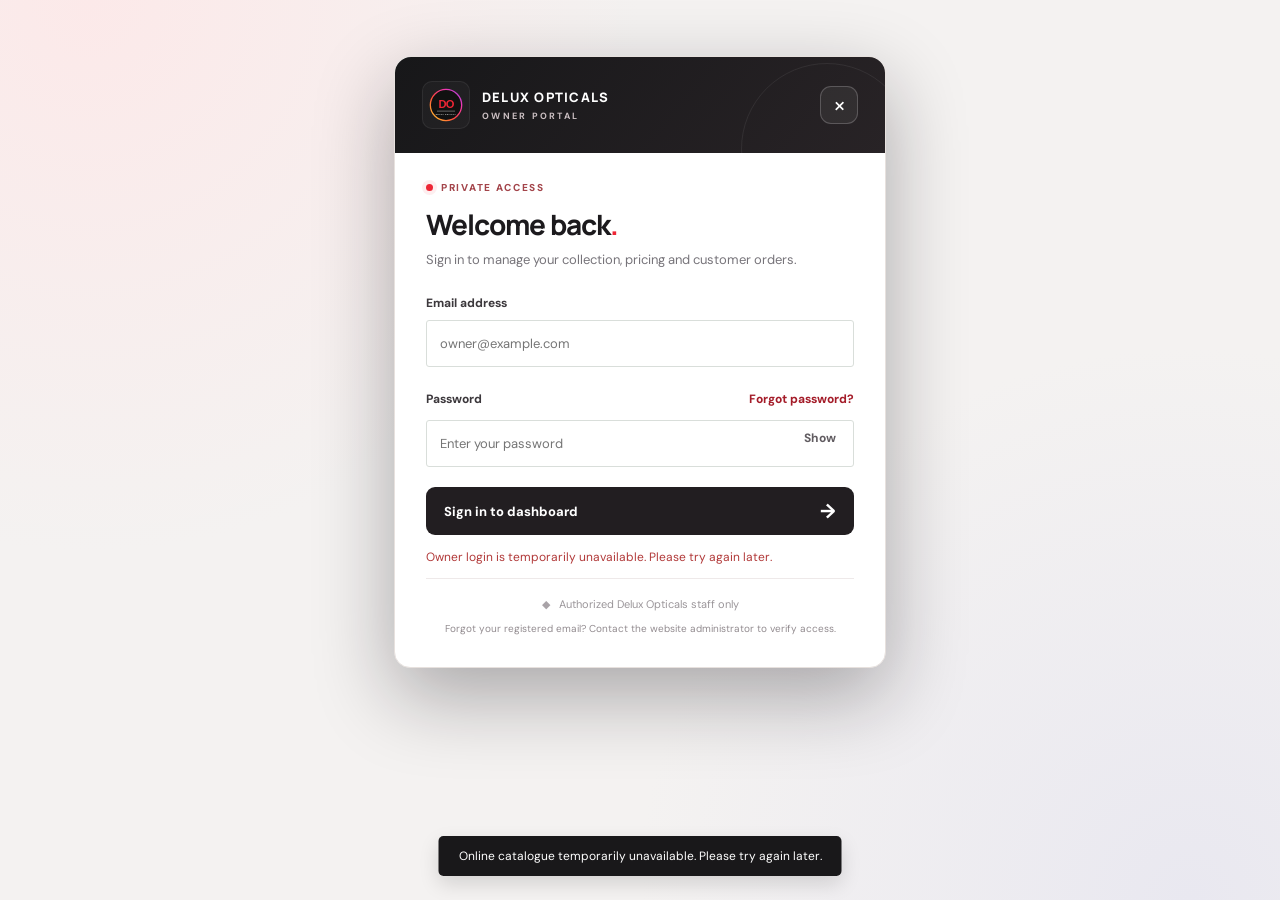
==== owner.html @ 65e01d36 "Add files via upload" ====
<!doctype html>
<html lang="en" data-page="owner">
<head>
  <meta charset="UTF-8" />
  <meta name="viewport" content="width=device-width, initial-scale=1, viewport-fit=cover" />
  <meta name="theme-color" content="#191719" />
  <meta name="robots" content="noindex,nofollow,noarchive" />
  <meta name="referrer" content="same-origin" />
  <meta name="description" content="Secure owner login for Delux Opticals management." />
  <title>Owner Portal | Delux Opticals</title>
  <link rel="icon" type="image/svg+xml" href="./favicon.svg" />
  <link rel="manifest" href="/manifest.webmanifest">
  <link rel="preconnect" href="https://fonts.googleapis.com" />
  <link rel="preconnect" href="https://fonts.gstatic.com" crossorigin />
  <link href="https://fonts.googleapis.com/css2?family=DM+Sans:wght@400;500;600;700&family=Manrope:wght@400;500;600;700;800&display=swap" rel="stylesheet" />
  <link rel="stylesheet" href="./styles.css?v=owner-20261023-xfix" />
  <style>
    /* This route is the private entry point; use the existing owner modal and admin actions without duplicating JS. */
    html { background:#f4f2f1; }
    body.owner-private-page {
      min-height:100dvh;
      margin:0;
      padding:clamp(20px,5vw,56px) 12px;
      background:radial-gradient(circle at 7% 0%,#fce9e9 0,transparent 37%),radial-gradient(circle at 93% 100%,#e9e8f0 0,transparent 37%),#f4f2f1;
      overflow-x:hidden;
    }
    body.owner-private-page.locked { overflow-x:hidden;overflow-y:auto; }
    body.owner-private-page > .announcement,
    body.owner-private-page > .site-header,
    body.owner-private-page > main,
    body.owner-private-page > footer,
    body.owner-private-page > #cartDrawer,
    body.owner-private-page > #checkoutModal,
    body.owner-private-page > #overlay,
    body.owner-private-page > #demoBanner { display:none!important; }
    body.owner-private-page #adminModal.owner-portal.admin-modal {
      position:relative;
      z-index:1;
      display:block;
      left:auto;
      top:auto;
      margin:0 auto;
      width:min(492px,100%);
      max-height:none;
      overflow:visible;
      transform:none!important;
      opacity:1!important;
      pointer-events:auto!important;
    }
    body.owner-private-page #adminModal.owner-is-dashboard {width:min(800px,100%);}
    body.owner-private-page .admin-list {max-height:none;}
    body.owner-private-page .owner-brandbar {border-radius:16px 16px 0 0;}
    /* Compact, properly centred exit icon; anchor buttons need explicit layout. */
    body.owner-private-page .owner-brandbar .owner-close {
      display:inline-flex!important;
      align-items:center!important;
      justify-content:center!important;
      flex:0 0 38px!important;
      width:38px!important;
      height:38px!important;
      min-width:38px!important;
      min-height:38px!important;
      padding:0!important;
      margin:0!important;
      border:1px solid rgba(255,255,255,.2)!important;
      border-radius:11px!important;
      background:rgba(255,255,255,.06)!important;
      color:#fff!important;
      text-decoration:none!important;
      font:400 24px/1 'DM Sans',sans-serif!important;
      box-sizing:border-box!important;
      -webkit-tap-highlight-color:transparent;
    }
    body.owner-private-page .owner-brandbar .owner-close:hover,
    body.owner-private-page .owner-brandbar .owner-close:focus-visible {
      background:rgba(255,255,255,.17)!important;
    }
    @media(max-width:520px){
      body.owner-private-page {padding:16px 10px 34px;}
      body.owner-private-page #adminModal.owner-portal.admin-modal {width:100%;}
    }
  </style>
  <script>window.DELUXE_CONFIG=window.DELUXE_CONFIG||{businessName:'Delux Opticals',whatsappNumber:'918985158331',shopPhone:'8985158331',shopAddress:'Opp. Old Bus Stand, Mangalagiri, Andhra Pradesh',googleMapsUrl:'https://maps.app.goo.gl/SQcJQousegjwvYD16',supabaseUrl:'https://altqmirpnyrihuaiada.supabase.co',supabaseAnonKey:'sb_publishable_QfB34FVfLrLioxzQpnw5Aw_lxrrhRJR'};</script>
  <script src="./config.js"></script>
  <script src="./app.js" defer></script>
</head>
<body class="owner-private-page">
  <div class="announcement"><span class="ann-dot"></span> PREMIUM EYEWEAR &amp; EYE TESTING <span class="ann-break">/</span> MANGALAGIRI</div>
  <header class="site-header" id="top">
    <a class="brand" href="#top" aria-label="Delux Opticals home">
      <span class="brand-mark"><img src="./delux-do-logo.svg" alt="" aria-hidden="true"/></span>
      <span class="brand-text"><strong>DELUX</strong><small>OPTICAL</small></span>
    </a>
    <nav class="desktop-nav" aria-label="Main navigation"><a href="#collection">Collections</a><a href="#how-it-works">How it works</a><a href="#visit">Visit us</a></nav>
    <div class="header-actions"><button id="installTop" class="subtle-cta" type="button" hidden>Get the app <span>↗</span></button><button id="cartTop" class="cart-trigger" type="button" aria-label="Open shopping bag"><svg viewBox="0 0 24 24" fill="none" stroke="currentColor" stroke-width="1.75"><path d="M5 8h14l-1 12H6L5 8Z"/><path d="M9 9V6a3 3 0 0 1 6 0v3"/></svg><span id="cartCount" class="cart-count">0</span></button></div>
  </header>

  <main>
    <section class="hero" aria-labelledby="heroHeading">
      <div class="hero-copy"><div class="eyebrow pale"><span class="rule"></span> A FRESH PERSPECTIVE</div><h1 id="heroHeading">See better.<br/><em>Look sharper.</em></h1><p>Discover premium IDEE, Ray-Ban, Fastrack and FILA eyewear, with eye testing and personal help from your local optical team.</p><div class="hero-buttons"><a class="button button-light" href="#collection">Explore collection <span>↗</span></a><a class="button button-ghost" href="#how-it-works">How to order <span>↓</span></a></div><div class="hero-note"><span class="tiny-symbol">✳</span> FRAMES FOR EVERY FACE, EVERY DAY</div></div>
      <div class="hero-art"><div class="hero-oval"></div><div class="hero-circle-label">YOUR<br>EVERYDAY<br>LOOK <span>↗</span></div><img src="./hero-frames.svg" alt="Illustration of premium optical frames"/><div class="hero-index"><span>01</span> / 03 &nbsp; CURATED EYEWEAR</div></div>
    </section>

    <div class="benefits-strip"><span><b>01</b> Premium &amp; luxury frames</span><i></i><span><b>02</b> Eye testing available</span><i></i><span><b>03</b> Shop pickup in Mangalagiri</span></div><div class="brand-strip" aria-label="Available eyewear brands"><span>FEATURED BRANDS</span><strong>IDEE</strong><i></i><strong>Ray-Ban</strong><i></i><strong>Fastrack</strong><i></i><strong>FILA</strong></div>

    <section class="section collection-section" id="collection">
      <div class="section-heading"><div><div class="eyebrow"><span class="rule"></span> FIND YOUR FRAME</div><h2>The collection<span class="accent-period">.</span></h2><p>Explore everyday essentials and statement styles.</p></div><div class="product-count" id="productCount">Collection preview</div></div>
      <div class="controls-bar"><div class="filter-bar" id="filters" role="group" aria-label="Filter products"><button class="filter active" data-category="All" type="button">All frames</button><button class="filter" data-category="Men" type="button">Men</button><button class="filter" data-category="Women" type="button">Women</button><button class="filter" data-category="Sunglasses" type="button">Sunglasses</button><button class="filter" data-category="Kids" type="button">Kids</button></div><label class="search-box"><svg viewBox="0 0 24 24" fill="none" stroke="currentColor" stroke-width="2"><circle cx="11" cy="11" r="7"/><path d="m16.5 16.5 4 4"/></svg><input type="search" id="productSearch" placeholder="Search frames" aria-label="Search frames" /></label></div>
      <div class="products-grid" id="productsGrid" aria-live="polite"></div>
      <div id="emptyProducts" class="empty" hidden>No frames found. Try another search.</div>
      <div id="previewNotice" class="preview-notice" hidden>Our online catalogue is temporarily unavailable. Please call or WhatsApp the shop.</div>
    </section>

    <section class="editorial"><div class="editorial-art"><img src="./feature-frames.svg" alt="Stylish eyeglasses illustration"/><span class="editorial-label">THE DETAILS MATTER.</span></div><div class="editorial-copy"><div class="eyebrow"><span class="rule"></span> MORE THAN JUST FRAMES</div><h2>Find your<br/><em>perfect fit.</em></h2><p>Explore IDEE, Ray-Ban, Fastrack and FILA frames. Visit us for eye testing or help choosing the right frame and lenses.</p><a href="#visit" class="text-link">Speak to our team <span>↗</span></a></div></section>

    <section class="section how-section" id="how-it-works"><div class="section-heading"><div><div class="eyebrow"><span class="rule"></span> SIMPLE, FROM START TO FINISH</div><h2>Ordering made easy<span class="accent-period">.</span></h2></div></div><div class="steps"><article><span class="step-no">01 <span>↗</span></span><h3>Choose your style</h3><p>Browse frames, check prices and add your favourites to the bag.</p></article><article><span class="step-no">02 <span>↗</span></span><h3>Send your request</h3><p>Enter your details and select shop pickup or request delivery.</p></article><article><span class="step-no">03 <span>↗</span></span><h3>We confirm the details</h3><p>Our team confirms availability, lens requirements and the final price with you.</p></article></div></section>

    <section class="visit-section" id="visit"><div class="visit-inner"><div><div class="eyebrow pale"><span class="rule"></span> VISIT DELUX OPTICAL</div><h2>Closer than<br/>you think<span>.</span></h2><p>Explore online. Choose locally. We’re here to help you find the right pair.</p><div class="visit-location">⌾ <span id="shopLocation">Opp. Old Bus Stand, Mangalagiri, Andhra Pradesh</span></div><a class="visit-phone" id="phoneLink" href="tel:8985158331">Call us: <span id="shopPhone">8985158331</span></a><div class="visit-actions"><a href="https://maps.app.goo.gl/SQcJQousegjwvYD16" id="mapsLink" class="button button-light" target="_blank" rel="noopener noreferrer">Get directions ↗</a><button id="whatsappVisit" class="button button-outline-light" type="button">Chat on WhatsApp ↗</button></div></div><div class="visit-decor"><div class="visit-monogram">D<span>.</span></div><span>LOOK GOOD. FEEL GOOD.</span></div></div></section>
  </main>

  <footer><div class="footer-brand"><strong>DELUX OPTICAL</strong><p>Contemporary frames. A clearer perspective.</p></div><div class="footer-right"><p>Opp. Old Bus Stand, Mangalagiri.</p><a href="https://www.instagram.com/delux.opticals_/" target="_blank" rel="noopener noreferrer">Instagram ↗</a><a href="#top">Back to top ↑</a><a href="/privacy.html">Privacy Policy</a><button id="adminOpen" type="button" hidden aria-hidden="true" tabindex="-1"></button></div><div class="footer-bottom">© <span id="year"></span> Delux Opticals <span>Crafted for your everyday vision.</span></div></footer>

  <div id="overlay" class="overlay" hidden></div>

  <aside id="cartDrawer" class="drawer" role="dialog" aria-modal="true" aria-label="Shopping bag" aria-hidden="true">
    <div class="drawer-head"><div><div class="eyebrow">YOUR SELECTION</div><h2>Shopping bag <span id="drawerCount">(0)</span></h2></div><button class="icon-button close-panels" type="button" aria-label="Close bag">×</button></div>
    <div class="drawer-items" id="drawerItems"></div><div class="drawer-footer"><div class="cart-subtotal"><span>Frames subtotal</span><strong id="subtotal">₹0</strong></div><p>Lens pricing and delivery, if applicable, will be confirmed by the shop.</p><button id="checkoutBtn" class="button button-dark full" type="button">Continue to checkout <span>→</span></button><button id="whatsappCart" class="button button-neutral full" type="button">Order via WhatsApp ↗</button></div>
  </aside>

  <section id="checkoutModal" class="modal" role="dialog" aria-modal="true" aria-labelledby="checkoutTitle" aria-hidden="true"><button class="icon-button close-panels modal-close" type="button" aria-label="Close checkout">×</button><div class="eyebrow">JUST ONE MORE STEP</div><h2 id="checkoutTitle">Your order request<span class="accent-period">.</span></h2><p class="form-hint">No account needed. The shop will confirm availability, lens details and the final payable amount.</p><form id="checkoutForm"><label>Your name <input type="text" name="name" placeholder="Full name" minlength="2" maxlength="80" autocomplete="name" required/></label><label>Mobile number <input type="tel" name="phone" placeholder="10-digit mobile number" inputmode="numeric" pattern="[6-9][0-9]{9}" maxlength="10" required/></label><div class="form-field"><span>How would you like to receive it?</span><div class="choice-row"><label><input type="radio" name="fulfilment" value="pickup" checked/> Shop pickup</label><label><input type="radio" name="fulfilment" value="delivery"/> Delivery request</label></div></div><label id="addressField" hidden>Delivery address <textarea name="address" placeholder="Door no., street, area and PIN code" maxlength="300" rows="3"></textarea></label><label>Message (optional) <textarea name="note" placeholder="Preferred time or any question (lens power can be discussed directly)" maxlength="300" rows="2"></textarea></label><div class="checkout-total">Frames subtotal <strong id="checkoutSubtotal">₹0</strong></div><button id="placeOrderBtn" class="button button-dark full" type="submit">Place order request →</button><p class="privacy-caption">Your details are used to handle your order request. No online payment is collected. See our <a href="/privacy.html" target="_blank" rel="noopener noreferrer">Privacy Policy</a>.</p></form><div id="orderResult" class="order-result" hidden></div></section>

  <section id="adminModal" class="admin-modal owner-portal" role="main" aria-label="Delux Opticals owner portal">
  <div class="owner-brandbar">
    <div class="owner-brand-lockup">
      <img src="./delux-do-logo.svg" alt="Delux Opticals monogram" width="44" height="44" />
      <div><strong>DELUX OPTICALS</strong><span>OWNER PORTAL</span></div>
    </div>
    <a class="owner-close" href="/" aria-label="Close owner portal and return to shop" title="Back to shop">&times;</a>
  </div>
  <div class="owner-content">
    <div id="adminLogin">
      <div class="owner-kicker"><span class="owner-status-dot" aria-hidden="true"></span> PRIVATE ACCESS</div>
      <h2 class="owner-heading">Welcome back<span>.</span></h2>
      <p class="owner-description">Sign in to manage your collection, pricing and customer orders.</p>
      <form id="adminLoginForm" class="owner-auth-form">
        <label for="ownerEmail">Email address</label>
        <input id="ownerEmail" name="email" type="email" autocomplete="username" inputmode="email" required placeholder="owner@example.com" maxlength="254" />
        <div class="owner-password-label"><label for="ownerPassword">Password</label><button id="ownerForgotLink" type="button" class="owner-text-action">Forgot password?</button></div>
        <div class="owner-password-field"><input id="ownerPassword" name="password" type="password" autocomplete="current-password" required placeholder="Enter your password" /><button id="ownerTogglePassword" class="owner-password-toggle" type="button" aria-label="Show password" aria-pressed="false">Show</button></div>
        <button class="owner-submit" type="submit">Sign in to dashboard <span aria-hidden="true">→</span></button>
      </form>
      <p id="adminLoginMessage" class="owner-feedback" role="status" aria-live="polite"></p>
      <div class="owner-footnote"><span aria-hidden="true">◆</span> Authorized Delux Opticals staff only</div>
      <p class="owner-email-help">Forgot your registered email? Contact the website administrator to verify access.</p>
    </div>
    <div id="adminForgot" hidden>
      <div class="owner-kicker"><span class="owner-status-dot" aria-hidden="true"></span> ACCOUNT RECOVERY</div>
      <h2 class="owner-heading">Reset password<span>.</span></h2>
      <p class="owner-description">Enter your registered owner email. If eligible, you'll receive a secure link to create a new password.</p>
      <form id="adminForgotForm" class="owner-auth-form">
        <label for="ownerRecoveryEmail">Registered email</label>
        <input id="ownerRecoveryEmail" name="email" type="email" autocomplete="email" inputmode="email" required placeholder="owner@example.com" maxlength="254" />
        <button class="owner-submit" type="submit">Send reset link <span aria-hidden="true">→</span></button>
      </form>
      <p id="adminForgotMessage" class="owner-feedback" role="status" aria-live="polite"></p>
      <button id="ownerBackToLogin" class="owner-back-link" type="button">← Back to sign in</button>
    </div>
<div id="adminDashboard" hidden><div class="admin-toolbar"><div class="admin-tabs"><button class="active" data-admin-tab="products" type="button">Products</button><button data-admin-tab="orders" type="button">Orders</button></div><button id="adminLogout" class="logout-button" type="button">Sign out</button></div><div id="adminProductsTab"><div class="admin-title-row"><strong>Manage frames</strong><button class="small-primary" id="addProductToggle" type="button">+ Add product</button></div><form id="productForm" class="product-form" hidden><input type="hidden" name="id"/><div class="form-grid"><label>Frame name <input name="name" required maxlength="90" placeholder="Classic Black"/></label><label>Category <select name="category"><option>Men</option><option>Women</option><option>Sunglasses</option><option>Kids</option></select></label><label>Price ₹ <input name="price" type="number" required min="1" max="200000" step="1"/></label><label>MRP (optional) ₹ <input name="compare_at" type="number" min="0" max="200000" step="1"/></label></div><label>Short description <textarea name="description" rows="2" maxlength="300"></textarea></label><label>Photo (JPG / PNG / WEBP, up to 2 MB) <input id="photoInput" name="photo" type="file" accept="image/jpeg,image/png,image/webp"/></label><div class="form-grid"><label class="checkline"><input name="active" type="checkbox" checked/> Visible in catalogue</label><label class="checkline"><input name="in_stock" type="checkbox" checked/> In stock</label><label class="checkline"><input name="featured" type="checkbox"/> Featured</label></div><div class="form-actions"><button class="small-primary" type="submit">Save product</button><button id="cancelProduct" class="small-secondary" type="button">Cancel</button></div></form><div id="adminProductsList" class="admin-list"></div></div><div id="adminOrdersTab" hidden><div class="admin-title-row"><strong>Customer order requests</strong><button id="refreshOrders" type="button" class="small-secondary">Refresh</button></div><div id="adminOrdersList" class="admin-list"></div></div></div>
  </div>
</section>

  <div id="toast" class="toast" role="status" aria-live="polite"></div>
  <div id="demoBanner" class="demo-banner" hidden>Online catalogue is temporarily unavailable. For current frames, please call or WhatsApp the shop.</div>
  <script>
    // app.js registers owner events before DOMContentLoaded because it is deferred.
    document.addEventListener('DOMContentLoaded', function () {
      const openButton = document.getElementById('adminOpen');
      if (openButton) openButton.click();
    });
  </script>
</body>
</html>
---- styles.css ----
:root{--navy:#171719;--navy2:#252326;--cream:#faf9f7;--white:#fff;--ink:#252326;--muted:#777174;--gold:#ed2635;--line:#ece6e7;--brand-red:#ed2635;--brand-gradient:linear-gradient(110deg,#ffd32a 0%,#ff453d 42%,#ef38b5 75%,#8a45e8 100%);--font:'DM Sans',sans-serif;--display:'Manrope',sans-serif}*{box-sizing:border-box}html{scroll-behavior:smooth}body{margin:0;background:var(--cream);color:var(--ink);font-family:var(--font);-webkit-font-smoothing:antialiased}body.locked{overflow:hidden}button,input,textarea,select{font:inherit}button{cursor:pointer}a{color:inherit;text-decoration:none}button:disabled{opacity:.5;cursor:not-allowed}img{display:block;max-width:100%}[hidden]{display:none!important}*:focus-visible{outline:2px solid #ed2635;outline-offset:3px}.announcement{height:31px;display:flex;align-items:center;justify-content:center;gap:11px;background:#151517;color:#e7e9ea;font:600 9px var(--display);letter-spacing:2.3px}.ann-dot{width:5px;height:5px;border-radius:50%;background:var(--gold)}.ann-break{color:var(--gold)}.site-header{z-index:30;position:relative;display:flex;justify-content:space-between;align-items:center;min-height:89px;padding:0 clamp(18px,5.9vw,92px);background:#faf9f6}.brand{display:flex;gap:12px;align-items:center}.brand-mark{width:44px;height:44px;display:block;overflow:hidden;border-radius:50%;box-shadow:0 2px 8px #0002}.brand-mark img{width:100%;height:100%;object-fit:cover}.brand-text{display:flex;flex-direction:column;font-family:var(--display);line-height:1.09;letter-spacing:2.2px}.brand-text strong{font-size:17px;font-weight:800}.brand-text small{margin-top:4px;font-size:9px;font-weight:700;letter-spacing:5px}.desktop-nav{display:flex;gap:38px;align-items:center;font-size:12px;font-weight:600;color:#4c484b}.desktop-nav a:hover{color:#ed2635}.header-actions{display:flex;align-items:center;gap:19px}.subtle-cta{padding:8px 0;border:0;border-bottom:1px solid #87959f;background:transparent;font-size:12px;font-weight:700;color:var(--navy)}.subtle-cta span{margin-left:14px}.cart-trigger{position:relative;display:grid;place-items:center;background:transparent;border:none;width:44px;height:44px}.cart-trigger svg{height:24px;width:24px}.cart-count{position:absolute;right:0;top:0;display:grid;place-items:center;border-radius:50%;height:17px;min-width:17px;padding:0 3px;background:var(--gold);font-size:9px;color:#fff;font-weight:800}.hero{display:grid;grid-template-columns:1fr 1.02fr;min-height:610px;background:var(--navy);color:white;overflow:hidden}.hero-copy{display:flex;flex-direction:column;align-items:flex-start;justify-content:center;padding:75px 38px 52px clamp(25px,8.5vw,132px)}.eyebrow{display:flex;align-items:center;gap:12px;color:#ed2635;font:800 10px var(--display);letter-spacing:2.2px}.eyebrow.pale{color:#f5b4bb}.rule{width:28px;height:1px;background:currentColor}.hero h1{margin:26px 0 23px;font:700 clamp(43px,4.7vw,75px)/1.17 var(--display);letter-spacing:-3.9px}.hero h1 em,.editorial-copy h2 em{font-style:normal;color:#ed2635}.hero p{max-width:420px;font-size:14px;line-height:1.95;color:#bac4cd}.hero-buttons{display:flex;align-items:center;gap:12px;flex-wrap:wrap;margin-top:29px}.button{display:inline-flex;align-items:center;justify-content:center;gap:20px;border:1px solid transparent;min-height:48px;padding:0 19px;border-radius:2px;font-size:12px;font-weight:700;transition:transform .2s,background .2s}.button:hover{transform:translateY(-2px)}.button-light{background:#f8f7f3;color:var(--navy)}.button-ghost{background:transparent;color:#fff;border-color:#726b6f}.button-dark{background:var(--navy);color:white}.button-neutral{background:#edf0f1;color:var(--navy)}.button-outline-light{color:white;border-color:#85929d;background:transparent}.hero-note{margin-top:78px;display:flex;gap:12px;align-items:center;font:700 9px var(--display);letter-spacing:1.6px;color:#bdc4c9}.tiny-symbol{font-size:18px;color:#ed2635}.hero-art{position:relative;display:flex;align-items:center;justify-content:center;min-height:610px;background:linear-gradient(138deg,#d7d3c9 0%,#c1c6c2 67%,#b5bdb9 100%);overflow:hidden}.hero-oval{position:absolute;inset:10% 10%;border:1px solid rgba(255,255,255,.3);border-radius:50%}.hero-art>img{position:relative;width:min(92%,710px);filter:drop-shadow(4px 24px 24px rgba(15,32,45,.12));transform:rotate(-8deg);z-index:1}.hero-circle-label{position:absolute;z-index:2;top:12%;right:10%;width:100px;height:100px;border:1px solid rgba(44,63,71,.35);border-radius:100%;display:flex;justify-content:center;flex-direction:column;padding-left:24px;font:800 10px/1.65 var(--display);letter-spacing:1px;color:#364854}.hero-circle-label span{color:#ed2635;font-size:20px}.hero-index{position:absolute;bottom:30px;right:8%;font:700 9px var(--display);letter-spacing:1.6px;color:#495b67}.hero-index span{font-size:13px}.brand-strip{display:flex;justify-content:center;align-items:center;gap:clamp(15px,3vw,40px);flex-wrap:wrap;padding:18px 20px;background:#faf9f6;border-bottom:1px solid #e9e8e3;color:#252326}.brand-strip span{font-size:9px;font-weight:700;letter-spacing:1.8px;color:#818a91}.brand-strip strong{font:700 14px var(--display);letter-spacing:.2px}.brand-strip i{width:1px;height:15px;background:#dedbd5}.visit-phone{display:inline-block;margin-top:12px;color:#f0e8de;font-size:13px}.visit-phone:hover{text-decoration:underline}.benefits-strip{display:flex;justify-content:space-around;gap:15px;align-items:center;padding:27px max(5vw,20px);background:#efede8;border-bottom:1px solid #e8e4dc;color:#393438;font-size:12px;font-weight:600}.benefits-strip span{white-space:nowrap}.benefits-strip b{color:#ed2635;font-size:10px;margin-right:14px}.benefits-strip i{width:1px;height:20px;background:#d1cbc3}.section{max-width:1400px;margin:0 auto;padding:112px clamp(21px,6vw,90px)}.section-heading{display:flex;justify-content:space-between;align-items:flex-end;gap:20px;margin-bottom:42px}.section-heading h2,.editorial-copy h2,.how-section h2{font:750 clamp(34px,3.6vw,52px)/1.2 var(--display);letter-spacing:-2.3px;margin:15px 0 8px;color:var(--navy)}.accent-period{color:#c8a77d}.section-heading p{font-size:13px;color:var(--muted);margin-top:12px}.product-count{font-size:11px;color:#87929b;font-weight:600}.controls-bar{display:flex;justify-content:space-between;align-items:center;gap:25px;margin-bottom:30px}.filter-bar{display:flex;gap:6px;flex-wrap:wrap}.filter{border:1px solid transparent;border-radius:3px;background:transparent;color:#61595e;padding:10px 15px;font-size:12px;font-weight:600;white-space:nowrap}.filter:hover,.filter.active{background:#ed2635;color:white}.search-box{display:flex;align-items:center;border-bottom:1px solid #cfd3d2;gap:9px;min-width:180px;max-width:250px}.search-box svg{width:15px;height:15px;color:#7b8a92}.search-box input{outline:none;border:0;background:transparent;padding:10px 1px;width:100%;font-size:12px}.products-grid{display:grid;grid-template-columns:repeat(4,minmax(0,1fr));gap:31px 19px}.product-card{min-width:0}.product-media{position:relative;display:flex;align-items:center;justify-content:center;aspect-ratio:1/1;background:linear-gradient(155deg,#ece9e3,#e5e3db);overflow:hidden;border-radius:2px}.product-card:nth-child(4n + 2) .product-media{background:linear-gradient(155deg,#e8e7e0,#dedfd9)}.product-card:nth-child(4n + 3) .product-media{background:linear-gradient(155deg,#f0e9e3,#e7e4df)}.product-card:nth-child(4n + 4) .product-media{background:linear-gradient(155deg,#e3e7e6,#e7e8e4)}.product-media img{width:84%;height:84%;object-fit:contain;transition:transform .25s}.product-media:hover img{transform:scale(1.06)}.product-badge{position:absolute;left:13px;top:13px;font:750 9px var(--display);letter-spacing:.8px;color:#373337;background:#fafaf7;padding:7px 9px}.card-add{position:absolute;right:12px;bottom:12px;background:#fff;width:36px;height:36px;display:grid;place-items:center;border:0;font-size:22px;box-shadow:0 2px 15px #15151712;transition:background .2s}.card-add:hover{background:#f7d7da}.product-details{padding:14px 0}.product-category{font:700 9px var(--display);letter-spacing:1.1px;text-transform:uppercase;color:#ed2635}.product-details h3{font:700 13px var(--display);margin:7px 0 9px;color:var(--navy)}.price-line{display:flex;align-items:center;gap:10px}.product-price{font-size:13px;font-weight:800}.compare-at{font-size:11px;text-decoration:line-through;color:#9ca3a8}.preview-notice{margin-top:27px;font-size:11px;color:#869097;line-height:1.8}.preview-notice span{color:#87545a;font-size:10px;font-weight:700;letter-spacing:1px;margin-right:9px}.empty{text-align:center;padding:70px 0;color:#777174}.editorial{display:grid;grid-template-columns:1fr 1fr;background:#e8e7e1;min-height:450px}.editorial-art{display:flex;position:relative;justify-content:center;align-items:center;background:#e1ddd2;overflow:hidden}.editorial-art img{max-width:78%;max-height:380px;filter:drop-shadow(3px 20px 15px #303f4930)}.editorial-label{position:absolute;bottom:30px;left:8%;font-size:9px;font-weight:700;letter-spacing:2px;color:#53606a}.editorial-copy{display:flex;flex-direction:column;justify-content:center;align-items:flex-start;padding:50px clamp(26px,7vw,110px)}.editorial-copy h2{font-size:clamp(40px,4.5vw,65px);line-height:1.15;margin-top:23px}.editorial-copy h2 em{color:#ed2635}.editorial-copy p{font-size:14px;max-width:350px;line-height:1.9;color:#687782}.text-link{margin-top:22px;padding-bottom:10px;border-bottom:1px solid #576575;font-size:12px;font-weight:800}.text-link span{margin-left:20px}.how-section{padding-bottom:115px}.steps{display:grid;grid-template-columns:repeat(3,1fr);gap:44px}.steps article{border-top:1px solid #bfc5c5;padding-top:15px}.step-no{display:flex;justify-content:space-between;font:700 12px var(--display);color:#ed2635}.step-no span{font-size:20px}.steps h3{margin-top:35px;font:750 18px var(--display)}.steps p{font-size:13px;line-height:1.9;color:#74808a;max-width:300px}.visit-section{background:var(--navy);color:#fff}.visit-inner{max-width:1400px;margin:0 auto;display:flex;justify-content:space-between;align-items:center;padding:100px clamp(21px,6vw,90px);gap:25px}.visit-inner h2{font:750 clamp(43px,4vw,66px)/1.16 var(--display);letter-spacing:-2px;margin:22px 0}.visit-inner h2 span{color:#ed2635}.visit-inner p{color:#bac5ca;font-size:14px;line-height:1.8;max-width:370px}.visit-location{display:flex;gap:11px;align-items:center;margin-top:27px;color:#f0e8de;font-size:13px}.visit-location:first-letter{color:#ed2635}.visit-actions{display:flex;gap:10px;margin-top:31px;flex-wrap:wrap}.visit-decor{width:39%;display:flex;flex-direction:column;align-items:center}.visit-monogram{font:800 clamp(130px,17vw,240px)/1 var(--display);letter-spacing:-20px;color:#242225}.visit-monogram span{color:#ed2635}.visit-decor>span{font-size:10px;letter-spacing:2.4px;color:#8c9daa}footer{background:#121214;color:#e5ebef;padding:50px clamp(20px,6vw,90px) 22px;display:flex;justify-content:space-between;flex-wrap:wrap}.footer-brand strong{font:800 19px var(--display);letter-spacing:2px}.footer-brand p{font-size:12px;color:#91a3ae}.footer-right{display:flex;gap:22px;align-items:flex-start;font-size:12px;color:#b5c3ca}.footer-right p{margin:0}.footer-right a,.footer-right button{color:#d0d9de}.footer-right button{border:0;background:transparent;padding:0;font-size:12px}.footer-bottom{width:100%;border-top:1px solid #393438;margin-top:53px;padding-top:20px;display:flex;justify-content:space-between;font-size:10px;color:#8e9ca7}.overlay{position:fixed;inset:0;z-index:100;background:rgba(14,29,40,.57);backdrop-filter:blur(2px)}.drawer{position:fixed;right:0;top:0;height:100dvh;width:min(460px,100vw);background:#fcfbf8;z-index:110;transform:translateX(103%);transition:transform .27s ease;display:flex;flex-direction:column;box-shadow:-10px 0 35px #0002}.drawer.open{transform:translateX(0)}.drawer-head{display:flex;align-items:flex-start;justify-content:space-between;padding:31px 30px 25px;border-bottom:1px solid var(--line)}.drawer-head h2{margin:8px 0 0;font:750 23px var(--display)}.drawer-head h2 span{color:#98a0a4;font-size:16px}.icon-button{border:0;background:#f0efe9;display:grid;place-items:center;font:400 26px Arial;width:36px;height:36px;border-radius:50%;color:#373337}.drawer-items{padding:20px 27px;flex:1;overflow-y:auto}.cart-row{display:flex;gap:15px;padding:18px 0;border-bottom:1px solid var(--line)}.cart-row img{width:86px;height:86px;object-fit:contain;background:#eae6de}.cart-row-info{flex:1;min-width:0}.cart-row-info strong{font:700 13px var(--display)}.cart-row-info>span{display:block;margin:5px 0;color:#8a7779;font-size:12px}.qty-controls{display:flex;align-items:center;gap:11px;margin-top:14px;font-size:12px}.qty-controls button{width:25px;height:25px;border:1px solid #ccd0cf;background:transparent}.qty-controls .remove{border:0;width:auto;text-decoration:underline;font-size:10px;margin-left:10px;color:#8b9297}.cart-row-price{font-size:13px;font-weight:800}.drawer-footer{border-top:1px solid var(--line);padding:23px 27px 30px}.cart-subtotal,.checkout-total{display:flex;justify-content:space-between;align-items:center;font-size:14px}.cart-subtotal strong,.checkout-total strong{font-size:21px}.drawer-footer p{font-size:11px;line-height:1.7;color:#8b9399;margin:12px 0 20px}.full{width:100%;min-height:49px;margin-top:9px}.no-cart{text-align:center;color:#82909c;margin-top:80px;font-size:14px}.modal,.admin-modal{position:fixed;z-index:120;left:50%;top:50%;transform:translate(-50%,-48%);background:#fcfbf8;width:min(490px,calc(100vw - 26px));max-height:calc(100dvh - 26px);overflow:auto;padding:34px 34px 30px;border-radius:5px;box-shadow:0 16px 50px #06132333;opacity:0;pointer-events:none;transition:opacity .2s,transform .2s}.modal.open,.admin-modal.open{opacity:1;pointer-events:auto;transform:translate(-50%,-50%)}.modal-close{position:absolute;top:21px;right:21px}.modal h2,.admin-modal h2{font:750 28px var(--display);letter-spacing:-1px;margin:15px 0 9px}.form-hint{color:#7d8992;font-size:12px;line-height:1.7;margin-bottom:21px}form label{display:flex;flex-direction:column;gap:8px;font-size:12px;font-weight:700;margin-bottom:15px}form input:not([type=radio]):not([type=checkbox]):not([type=file]),form select,form textarea{width:100%;padding:12px 13px;background:#fff;border:1px solid #d9deda;border-radius:3px;color:var(--navy);font-size:13px;outline:0}form input:focus,form textarea:focus,form select:focus{border-color:#ed2635}.form-field>span{display:block;font-size:12px;font-weight:700;margin-bottom:12px}.choice-row{display:flex;gap:20px;flex-wrap:wrap}.choice-row label{display:flex;align-items:center;flex-direction:row;gap:8px;font-size:12px;font-weight:500}.choice-row input{accent-color:#252326}.checkout-total{border-top:1px solid var(--line);padding-top:18px;margin-top:20px}.privacy-caption{font-size:10px;color:#94a0a8;line-height:1.65}.order-result{text-align:center;margin-top:19px;padding:27px 14px;background:#edf4ef}.order-result strong{display:block;font:750 19px var(--display);margin:10px}.order-result p{font-size:12px;line-height:1.7}.order-result .check-big{font-size:30px;color:#428466}.admin-modal{width:min(810px,calc(100vw - 22px));max-height:calc(100dvh - 22px);padding:28px}.admin-top{display:flex;justify-content:space-between;align-items:flex-start}.admin-info{font-size:12px;color:#ae7040;line-height:1.65}.admin-toolbar{display:flex;align-items:center;justify-content:space-between;gap:10px;margin:20px 0 25px;border-bottom:1px solid #ddd}.admin-tabs{display:flex;gap:20px}.admin-tabs button{border:0;border-bottom:2px solid transparent;background:transparent;font-size:12px;font-weight:700;padding:15px 10px}.admin-tabs button.active{border-bottom-color:#ed2635}.logout-button{border:0;background:transparent;color:#8b939a;font-size:12px}.admin-title-row{display:flex;justify-content:space-between;align-items:center;gap:10px;margin-bottom:13px;font-size:14px}.small-primary,.small-secondary{border:0;background:#252326;color:white;padding:9px 12px;border-radius:3px;font-size:11px;font-weight:700}.small-secondary{background:#e9eced;color:#252326}.product-form{background:#f1f1ed;padding:16px;margin:12px 0 21px}.product-form label{margin-bottom:13px}.product-form input[type=file]{font-size:11px}.form-grid{display:grid;grid-template-columns:1fr 1fr;gap:10px}.product-form .checkline{display:flex;align-items:center;flex-direction:row;gap:8px;white-space:nowrap}.form-actions{display:flex;gap:12px}.admin-list{display:flex;flex-direction:column;gap:10px;max-height:48vh;overflow:auto}.admin-product,.admin-order{display:flex;align-items:center;gap:13px;border:1px solid #e3e5e3;border-radius:3px;background:#fff;padding:12px}.admin-product img{width:62px;height:62px;object-fit:contain;background:#ebebe7}.admin-product-info,.admin-order-info{flex:1;min-width:0}.admin-product-info strong,.admin-order-info strong{display:block;font-size:13px}.admin-product-info small,.admin-order-info small{font-size:11px;color:#839098;line-height:1.7}.admin-item-actions{display:flex;gap:7px;flex-wrap:wrap}.admin-item-actions button{background:#e9edef;border:0;border-radius:2px;padding:8px 9px;font-size:11px}.admin-item-actions .danger{color:#b94444}.admin-order{align-items:flex-start}.admin-order select{max-width:160px;font-size:11px;border:1px solid #d3d9da;padding:8px 9px;background:#fff}.admin-order-items{margin:8px 0;font-size:11px;color:#586d7c}.toast{position:fixed;z-index:200;left:50%;bottom:24px;transform:translate(-50%,30px);background:#19181a;color:white;border-radius:5px;padding:12px 20px;font-size:12px;box-shadow:0 8px 20px #0002;opacity:0;pointer-events:none;transition:opacity .25s,transform .25s;text-align:center;max-width:calc(100vw - 30px)}.toast.show{opacity:1;transform:translate(-50%,0)}.demo-banner{position:fixed;bottom:0;width:100%;z-index:65;background:#f8e5be;color:#49391d;padding:10px 20px;font-size:11px;text-align:center;box-shadow:0 -2px 7px #0001}.demo-banner a{text-decoration:underline;font-weight:700}@media(max-width:1150px){.hero-copy{padding-left:7vw}.hero h1{font-size:clamp(43px,5vw,65px)}.hero-note{margin-top:50px}.products-grid{grid-template-columns:repeat(3,minmax(0,1fr))}.benefits-strip{font-size:11px}}@media(max-width:760px){.announcement{font-size:8px;letter-spacing:1.7px}.site-header{min-height:71px;padding:0 20px}.brand-mark{width:34px;height:34px}.brand-text strong{font-size:14px}.brand-text small{font-size:7px;letter-spacing:4px}.desktop-nav{display:none}.hero{grid-template-columns:1fr}.hero-copy{padding:65px 24px 45px;min-height:440px}.hero h1{font-size:clamp(41px,9vw,62px);letter-spacing:-2.6px;line-height:1.13;margin:19px 0 16px}.hero p{font-size:13px;max-width:420px}.hero-note{margin-top:45px}.hero-art{min-height:345px}.hero-art>img{width:min(85%,510px)}.hero-circle-label{top:9%;width:75px;height:75px;font-size:8px;padding-left:17px}.hero-index{bottom:17px}.benefits-strip{padding:20px 10px;gap:10px}.benefits-strip i{display:none}.benefits-strip span{text-align:center;font-size:9px;white-space:normal}.benefits-strip b{display:block;font-size:9px;margin:0 0 4px}.section{padding:72px 20px}.section-heading{margin-bottom:26px}.section-heading h2,.how-section h2{font-size:35px}.product-count{display:none}.controls-bar{flex-direction:column;align-items:stretch;gap:14px}.filter-bar{overflow-x:auto;display:flex;flex-wrap:nowrap;margin:0 -20px;padding:0 20px 4px;scrollbar-width:none}.filter-bar::-webkit-scrollbar{display:none}.filter{font-size:11px;padding:9px 12px}.search-box{max-width:none}.products-grid{grid-template-columns:repeat(2,minmax(0,1fr));gap:22px 12px}.product-media{aspect-ratio:1/.99}.product-media img{width:95%}.product-badge{font-size:8px;padding:5px 7px;left:7px;top:7px}.card-add{bottom:8px;right:8px;width:32px;height:32px}.product-details h3{font-size:12px}.product-details{padding:12px 1px}.product-category{font-size:8px}.editorial{grid-template-columns:1fr}.editorial-art{min-height:280px}.editorial-art img{max-height:245px}.editorial-copy{padding:57px 26px 64px}.editorial-copy h2{font-size:48px}.steps{grid-template-columns:1fr;gap:23px}.steps article{padding-top:11px}.steps h3{margin-top:16px}.steps p{margin-bottom:5px}.visit-inner{padding:72px 25px 60px}.visit-decor{display:none}.visit-inner h2{font-size:48px}.visit-actions{gap:9px}footer{padding:43px 22px 21px}.footer-right{flex-direction:column;gap:12px;margin-top:18px}.footer-bottom{margin-top:35px}.footer-bottom span{display:none}.drawer-head{padding:27px 21px}.drawer-items{padding:15px 20px}.drawer-footer{padding:19px 20px 25px}.modal{padding:29px 23px}.admin-modal{padding:23px 18px}.form-grid{grid-template-columns:1fr 1fr;gap:7px}.admin-order{flex-direction:column}.admin-product{flex-wrap:wrap}.admin-item-actions{justify-content:flex-end}.visit-actions .button{font-size:11px}}@media(max-width:400px){.hero h1{font-size:40px}.hero-buttons{gap:9px}.hero-buttons .button{padding:0 12px;font-size:10px}.product-price{font-size:12px}.filter{padding:9px}.footer-brand strong{font-size:17px}.visit-actions .button{padding:0 12px}}

/* OWNER PORTAL — professional secure owner sign in and account recovery */
.owner-portal.admin-modal{padding:0;width:min(492px,calc(100vw - 24px));border:1px solid #e7e1de;border-radius:16px;overflow-y:auto;background:#fff;box-shadow:0 28px 80px #12101655;max-height:calc(100dvh - 24px)}
.owner-portal.owner-is-dashboard{width:min(760px,calc(100vw - 24px))}
.owner-brandbar{background:linear-gradient(130deg,#171719 0%,#282326 100%);padding:24px 27px;display:flex;align-items:center;justify-content:space-between;gap:16px;position:relative;overflow:hidden}
.owner-brandbar:after{content:"";position:absolute;right:-28px;bottom:-82px;width:170px;height:170px;border-radius:50%;border:1px solid #ffffff12;pointer-events:none}
.owner-brand-lockup{display:flex;align-items:center;gap:12px;min-width:0;position:relative;z-index:1}
.owner-brand-lockup img{width:48px;height:48px;object-fit:contain;flex-shrink:0;background:#ffffff08;border:1px solid #ffffff12;border-radius:10px;padding:6px}
.owner-brand-lockup strong{display:block;font-family:var(--display);font-weight:800;color:#fff;letter-spacing:.095em;font-size:13px}
.owner-brand-lockup span{display:block;margin-top:4px;color:#cbbfc2;font-size:9px;font-weight:700;letter-spacing:.25em}
.owner-close{border:1px solid #ffffff36;border-radius:9px;width:35px;height:35px;background:#ffffff0a;color:#fff;font-size:25px;line-height:1;cursor:pointer;flex-shrink:0;position:relative;z-index:1}
.owner-close:hover,.owner-close:focus-visible{background:#ffffff22}
.owner-content{padding:28px 31px 30px}
.owner-portal [hidden]{display:none!important}
.owner-kicker{display:flex;align-items:center;gap:8px;color:#a3444a;font-size:10px;font-weight:800;letter-spacing:.17em}
.owner-status-dot{height:7px;width:7px;border-radius:100%;background:#ed2635;box-shadow:0 0 0 4px #ed263514}
.owner-heading{font-family:var(--display);font-size:30px;letter-spacing:-1.3px;margin:11px 0 6px!important;line-height:1.2;color:#1c1a1d}
.owner-heading span{color:#ed2635}
.owner-description{font-size:13px;line-height:1.65;color:#77747a;margin:0 0 25px}
.owner-auth-form label{margin:0;font-size:12px;font-weight:750;color:#3c383c}
.owner-auth-form>input,.owner-password-field input{font-family:var(--font);width:100%;min-height:47px;padding:12px 14px;margin-top:9px;margin-bottom:20px;border:1px solid #e0dcdc;border-radius:9px;background:#fbfaf9;font-size:13px;outline:none;box-shadow:none;transition:border-color .15s,box-shadow .15s}
.owner-auth-form input:focus{border-color:#d62935;box-shadow:0 0 0 3px #ed26351a}
.owner-password-label{display:flex;align-items:center;justify-content:space-between;gap:10px}
.owner-text-action,.owner-back-link{border:0;background:none;color:#a41c29;font-weight:750;font-size:12px;cursor:pointer;padding:4px 0;text-decoration:none}
.owner-text-action:hover,.owner-back-link:hover{text-decoration:underline}
.owner-password-field{position:relative}
.owner-password-field input{padding-right:74px;margin-bottom:20px}
.owner-password-toggle{border:0;background:transparent;position:absolute;right:12px;top:10px;color:#615c61;font-size:12px;font-weight:750;cursor:pointer;min-width:38px;min-height:34px}
.owner-submit{display:flex;align-items:center;justify-content:space-between;gap:14px;width:100%;min-height:48px;border:0;border-radius:9px;background:#221e21;color:#fff;font-family:var(--font);font-size:13px;font-weight:750;padding:0 18px;cursor:pointer}
.owner-submit:hover{background:#ed2635}
.owner-submit:focus-visible,.owner-back-link:focus-visible,.owner-text-action:focus-visible,.owner-password-toggle:focus-visible{outline:3px solid #ed26355c;outline-offset:2px}
.owner-submit:disabled{opacity:.55;cursor:wait}
.owner-submit span{font-size:20px}
.owner-feedback{margin:13px 0 0;min-height:17px;font-size:12px;line-height:1.5;color:#b13939}
.owner-feedback[data-tone=success]{color:#23663f}
.owner-feedback[data-tone=error]{color:#b13939}
.owner-footnote{padding-top:18px;margin-top:12px;border-top:1px solid #eee9e9;color:#9b969a;font-size:11px;text-align:center}
.owner-footnote span{margin-right:6px;color:#a9a3a8}
.owner-back-link{margin-top:12px}
.owner-portal .admin-toolbar{margin-top:3px}
@media(max-width:600px){.owner-portal.admin-modal{width:calc(100vw - 18px);border-radius:12px;max-height:calc(100dvh - 16px)}.owner-brandbar{padding:17px 18px}.owner-brand-lockup img{width:40px;height:40px}.owner-brand-lockup strong{font-size:11px}.owner-content{padding:25px 20px 27px}.owner-heading{font-size:28px}.owner-portal.owner-is-dashboard{width:calc(100vw - 18px)}}

.owner-email-help{color:#928b8f;font-size:10px;line-height:1.6;margin:10px 0 0;text-align:center}
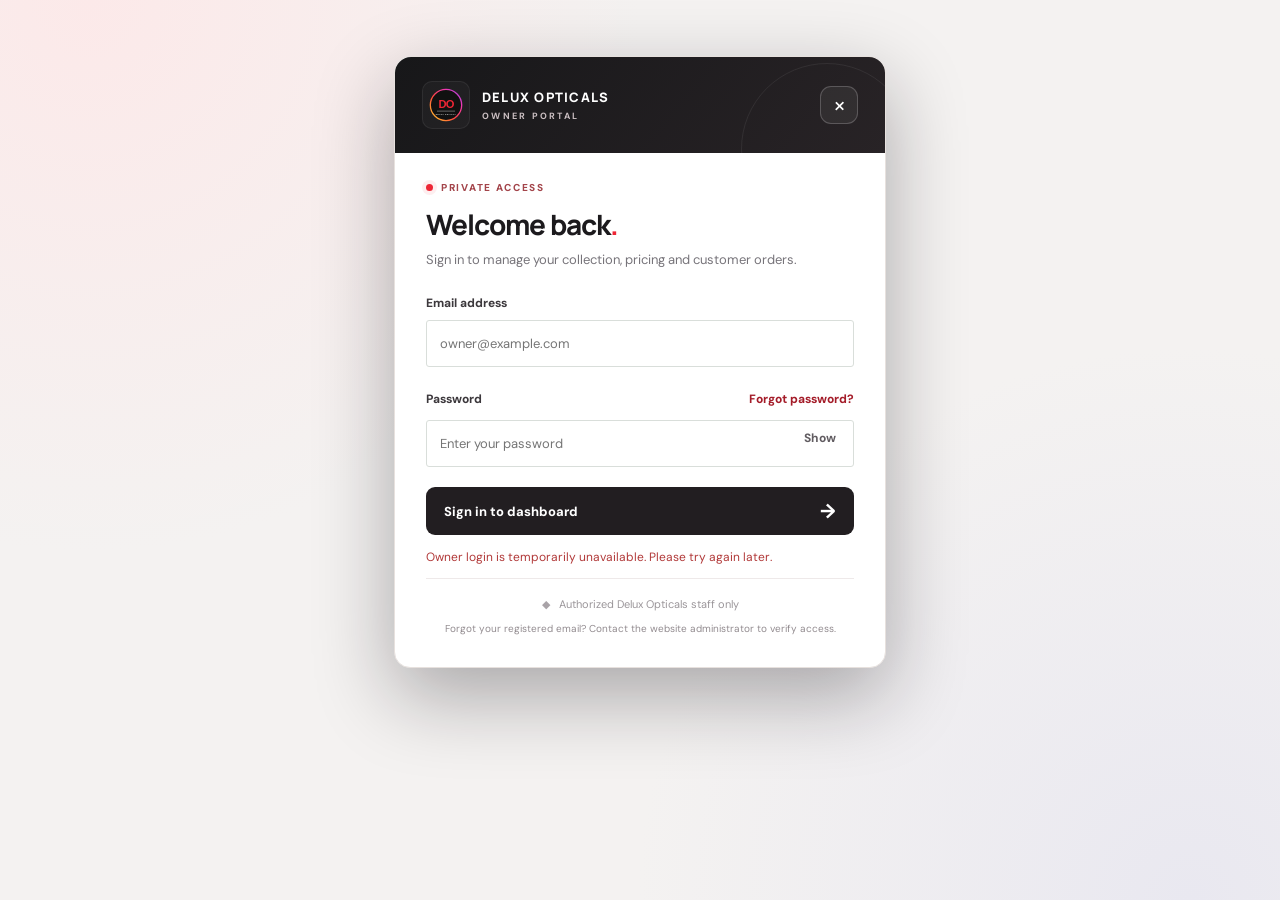
==== commit 91349f3d: "Add files via upload" ====
--- a/owner.html
+++ b/owner.html
@@ -13,7 +13,7 @@
   <link rel="preconnect" href="https://fonts.googleapis.com" />
   <link rel="preconnect" href="https://fonts.gstatic.com" crossorigin />
   <link href="https://fonts.googleapis.com/css2?family=DM+Sans:wght@400;500;600;700&family=Manrope:wght@400;500;600;700;800&display=swap" rel="stylesheet" />
-  <link rel="stylesheet" href="./styles.css?v=owner-20261023-xfix" />
+  <link rel="stylesheet" href="./styles.css?v=20261024-fix2" />
   <style>
     /* This route is the private entry point; use the existing owner modal and admin actions without duplicating JS. */
     html { background:#f4f2f1; }
@@ -82,7 +82,7 @@
   </style>
   <script>window.DELUXE_CONFIG=window.DELUXE_CONFIG||{businessName:'Delux Opticals',whatsappNumber:'918985158331',shopPhone:'8985158331',shopAddress:'Opp. Old Bus Stand, Mangalagiri, Andhra Pradesh',googleMapsUrl:'https://maps.app.goo.gl/SQcJQousegjwvYD16',supabaseUrl:'https://altqmirpnyrihuaiada.supabase.co',supabaseAnonKey:'sb_publishable_QfB34FVfLrLioxzQpnw5Aw_lxrrhRJR'};</script>
   <script src="./config.js"></script>
-  <script src="./app.js" defer></script>
+  <script src="./app.js?v=20261024-fix2" defer></script>
 </head>
 <body class="owner-private-page">
   <div class="announcement"><span class="ann-dot"></span> PREMIUM EYEWEAR &amp; EYE TESTING <span class="ann-break">/</span> MANGALAGIRI</div>
@@ -165,7 +165,7 @@
       <p id="adminForgotMessage" class="owner-feedback" role="status" aria-live="polite"></p>
       <button id="ownerBackToLogin" class="owner-back-link" type="button">← Back to sign in</button>
     </div>
-<div id="adminDashboard" hidden><div class="admin-toolbar"><div class="admin-tabs"><button class="active" data-admin-tab="products" type="button">Products</button><button data-admin-tab="orders" type="button">Orders</button></div><button id="adminLogout" class="logout-button" type="button">Sign out</button></div><div id="adminProductsTab"><div class="admin-title-row"><strong>Manage frames</strong><button class="small-primary" id="addProductToggle" type="button">+ Add product</button></div><form id="productForm" class="product-form" hidden><input type="hidden" name="id"/><div class="form-grid"><label>Frame name <input name="name" required maxlength="90" placeholder="Classic Black"/></label><label>Category <select name="category"><option>Men</option><option>Women</option><option>Sunglasses</option><option>Kids</option></select></label><label>Price ₹ <input name="price" type="number" required min="1" max="200000" step="1"/></label><label>MRP (optional) ₹ <input name="compare_at" type="number" min="0" max="200000" step="1"/></label></div><label>Short description <textarea name="description" rows="2" maxlength="300"></textarea></label><label>Photo (JPG / PNG / WEBP, up to 2 MB) <input id="photoInput" name="photo" type="file" accept="image/jpeg,image/png,image/webp"/></label><div class="form-grid"><label class="checkline"><input name="active" type="checkbox" checked/> Visible in catalogue</label><label class="checkline"><input name="in_stock" type="checkbox" checked/> In stock</label><label class="checkline"><input name="featured" type="checkbox"/> Featured</label></div><div class="form-actions"><button class="small-primary" type="submit">Save product</button><button id="cancelProduct" class="small-secondary" type="button">Cancel</button></div></form><div id="adminProductsList" class="admin-list"></div></div><div id="adminOrdersTab" hidden><div class="admin-title-row"><strong>Customer order requests</strong><button id="refreshOrders" type="button" class="small-secondary">Refresh</button></div><div id="adminOrdersList" class="admin-list"></div></div></div>
+<div id="adminDashboard" hidden><div class="admin-toolbar"><div class="admin-tabs"><button class="active" data-admin-tab="products" type="button">Products</button><button data-admin-tab="orders" type="button">Orders</button></div><button id="adminLogout" class="logout-button" type="button">Sign out</button></div><div id="adminProductsTab"><div class="admin-title-row"><strong>Manage frames</strong><button class="small-primary" id="addProductToggle" type="button">+ Add product</button></div><form id="productForm" class="product-form" hidden><input type="hidden" name="id"/><div class="form-grid"><label>Frame name <input name="name" required maxlength="90" placeholder="Classic Black"/></label><label>Category <select name="category"><option>Men</option><option>Women</option><option>Sunglasses</option><option>Kids</option></select></label><label>Brand <input name="brand" list="brandSuggestions" maxlength="60" placeholder="Ray-Ban, IDEAL"/><datalist id="brandSuggestions"><option value="Ray-Ban"></option><option value="IDEAL"></option><option value="Fastrack"></option><option value="IDEE"></option><option value="FILA"></option></datalist></label><label>Price ₹ <input name="price" type="number" required min="1" max="200000" step="1"/></label><label>MRP (optional) ₹ <input name="compare_at" type="number" min="0" max="200000" step="1"/></label></div><label>Short description <textarea name="description" rows="2" maxlength="300"></textarea></label><label>Photo (JPG / PNG / WEBP, up to 2 MB) <input id="photoInput" name="photo" type="file" accept="image/jpeg,image/png,image/webp"/></label><div class="form-grid"><label class="checkline"><input name="active" type="checkbox" checked/> Visible in catalogue</label><label class="checkline"><input name="in_stock" type="checkbox" checked/> In stock</label><label class="checkline"><input name="featured" type="checkbox"/> Featured</label></div><div class="form-actions"><button class="small-primary" type="submit">Save product</button><button id="cancelProduct" class="small-secondary" type="button">Cancel</button></div></form><div id="adminProductsList" class="admin-list"></div></div><div id="adminOrdersTab" hidden><div class="admin-title-row"><strong>Customer order requests</strong><button id="refreshOrders" type="button" class="small-secondary">Refresh</button></div><div id="adminOrdersList" class="admin-list"></div></div></div>
   </div>
 </section>
 
--- a/styles.css
+++ b/styles.css
@@ -42,3 +42,31 @@
 @media(max-width:600px){.owner-portal.admin-modal{width:calc(100vw - 18px);border-radius:12px;max-height:calc(100dvh - 16px)}.owner-brandbar{padding:17px 18px}.owner-brand-lockup img{width:40px;height:40px}.owner-brand-lockup strong{font-size:11px}.owner-content{padding:25px 20px 27px}.owner-heading{font-size:28px}.owner-portal.owner-is-dashboard{width:calc(100vw - 18px)}}
 
 .owner-email-help{color:#928b8f;font-size:10px;line-height:1.6;margin:10px 0 0;text-align:center}
+
+/* Dynamic brand filters */
+.brand-filters{display:flex;align-items:center;gap:8px;flex-wrap:wrap;margin:-8px 0 24px}.brand-filter-label{font-size:9px;font-weight:800;letter-spacing:1.5px;color:#8a7779;margin-right:4px}.brand-filter{border:1px solid #d9deda;background:transparent;border-radius:2px;padding:8px 12px;color:var(--navy);font-size:11px;cursor:pointer}.brand-filter.active{background:var(--navy);border-color:var(--navy);color:#fff}
+@media(max-width:760px){.brand-filters{flex-wrap:nowrap;overflow-x:auto;margin:-5px -20px 22px;padding:0 20px 5px;scrollbar-width:none}.brand-filters::-webkit-scrollbar{display:none}.brand-filter{white-space:nowrap;flex-shrink:0}}
+
+/* Brand sidebar and multi-image gallery */
+.catalogue-layout{display:grid;grid-template-columns:175px minmax(0,1fr);gap:25px;align-items:start}.catalogue-results{min-width:0}.brand-filters{display:flex;flex-direction:column;align-items:stretch;gap:7px;margin:0;padding:17px 12px;background:#f8f8f5;border:1px solid #e9e9e4}.brand-filter-label{font-size:10px;font-weight:800;letter-spacing:1.3px;margin:0 0 10px}.brand-filter{text-align:left;border:0;border-radius:3px;background:transparent;padding:11px 12px;font-size:12px}.brand-filter.active{background:#252326;color:white}.gallery-trigger{cursor:zoom-in}.gallery{position:fixed;inset:0;z-index:999;background:rgba(8,8,10,.95);display:flex;align-items:center;justify-content:center;padding:55px 58px}.gallery[hidden]{display:none!important}.gallery img{max-width:100%;max-height:85vh;object-fit:contain;touch-action:pan-y}.gallery button{position:absolute;border:0;background:#ffffff22;color:white;cursor:pointer;border-radius:50%;width:43px;height:43px;font-size:32px}.gallery-close{top:15px;right:17px}.gallery-prev{left:9px}.gallery-next{right:9px}.gallery #galleryCounter{position:absolute;bottom:17px;color:#fff;font-size:12px}.gallery-open{overflow:hidden}.existing-photos{display:flex;flex-wrap:wrap;gap:9px;margin:10px 0}.existing-photo{position:relative}.existing-photo img{width:72px;height:72px;object-fit:cover;border-radius:4px}.existing-photo button{position:absolute;right:-5px;top:-5px;border:0;border-radius:50%;background:#b73232;color:white;width:22px;height:22px}.brand-form{display:flex;gap:10px;align-items:end;margin-bottom:15px}.brand-form label{flex:1}.brand-form input{width:100%;padding:10px}.brand-form button{white-space:nowrap}@media(max-width:760px){.catalogue-layout{grid-template-columns:105px minmax(0,1fr);gap:9px}.brand-filters{overflow:visible;flex-direction:column;align-items:stretch;flex-wrap:nowrap;margin:0;padding:10px 5px;gap:3px}.brand-filter{white-space:normal;overflow-wrap:anywhere;font-size:10px;padding:10px 6px}.brand-filter-label{font-size:8px}.catalogue-results .products-grid{grid-template-columns:repeat(2,minmax(0,1fr));gap:12px 7px}.gallery{padding:55px 37px}.brand-form{flex-direction:column;align-items:stretch}}@media(max-width:410px){.catalogue-layout{grid-template-columns:90px minmax(0,1fr);gap:7px}.catalogue-results .products-grid{grid-template-columns:1fr 1fr}}
+
+/* Delux premium brand navigation — visual-only update */
+.catalogue-layout{grid-template-columns:190px minmax(0,1fr);gap:30px}
+.brand-filters{position:sticky;top:22px;display:flex;flex-direction:column;align-items:stretch;gap:3px;background:#fff;border:1px solid #e8e4df;border-radius:10px;padding:19px 12px 13px;box-shadow:0 8px 30px rgba(30,24,21,.045);margin:0}
+.brand-filter-label{display:block;margin:0 8px 13px;padding-bottom:13px;border-bottom:1px solid #eee9e5;color:#75635d;font-size:10px;font-weight:800;letter-spacing:2px}
+.brand-filter{width:100%;display:block;text-align:left;background:transparent;border:1px solid transparent;border-radius:7px;padding:12px 13px;color:#554d4a;font-size:12px;font-weight:600;line-height:1.3;transition:background .15s,color .15s,border-color .15s}
+.brand-filter:hover{background:#f7f4f1;border-color:#f0e9e3;color:#201b19}
+.brand-filter.active,.brand-filter.active:hover{background:#242020;border-color:#242020;color:#fff;box-shadow:0 3px 9px rgba(30,22,20,.13)}
+@media(max-width:760px){.catalogue-layout{grid-template-columns:112px minmax(0,1fr);gap:12px}.brand-filters{top:10px;overflow:visible;padding:12px 6px 9px;gap:3px;border-radius:7px}.brand-filter-label{margin:0 4px 7px;padding-bottom:9px;font-size:8px;letter-spacing:1px}.brand-filter{white-space:normal;overflow-wrap:anywhere;padding:10px 7px;font-size:10px;border-radius:5px}}
+@media(max-width:410px){.catalogue-layout{grid-template-columns:98px minmax(0,1fr);gap:8px}}
+
+/* Premium model-number product presentation */
+.product-frame-description{font-size:12px;line-height:1.5;color:#737373;margin:4px 0 8px;display:-webkit-box;-webkit-box-orient:vertical;-webkit-line-clamp:2;overflow:hidden}
+.product-details h3{letter-spacing:.035em;font-weight:700}
+.product-details .product-category{letter-spacing:.1em;text-transform:uppercase;font-size:10px}
+.model-field-help{display:block;margin-top:5px;font-size:11px;line-height:1.4;color:#777;font-weight:400}
+
+/* Premium brand list and frame details (2026-10-24) */
+.product-frame-details{font-size:12px;line-height:1.55;color:#777;display:-webkit-box;-webkit-line-clamp:2;-webkit-box-orient:vertical;overflow:hidden;margin:5px 0 10px;}
+.brand-filter-label{display:block;letter-spacing:.16em;font-size:10px;font-weight:800;margin-bottom:13px;}
+.brand-filters .brand-filter{transition:background-color .15s ease,color .15s ease;}
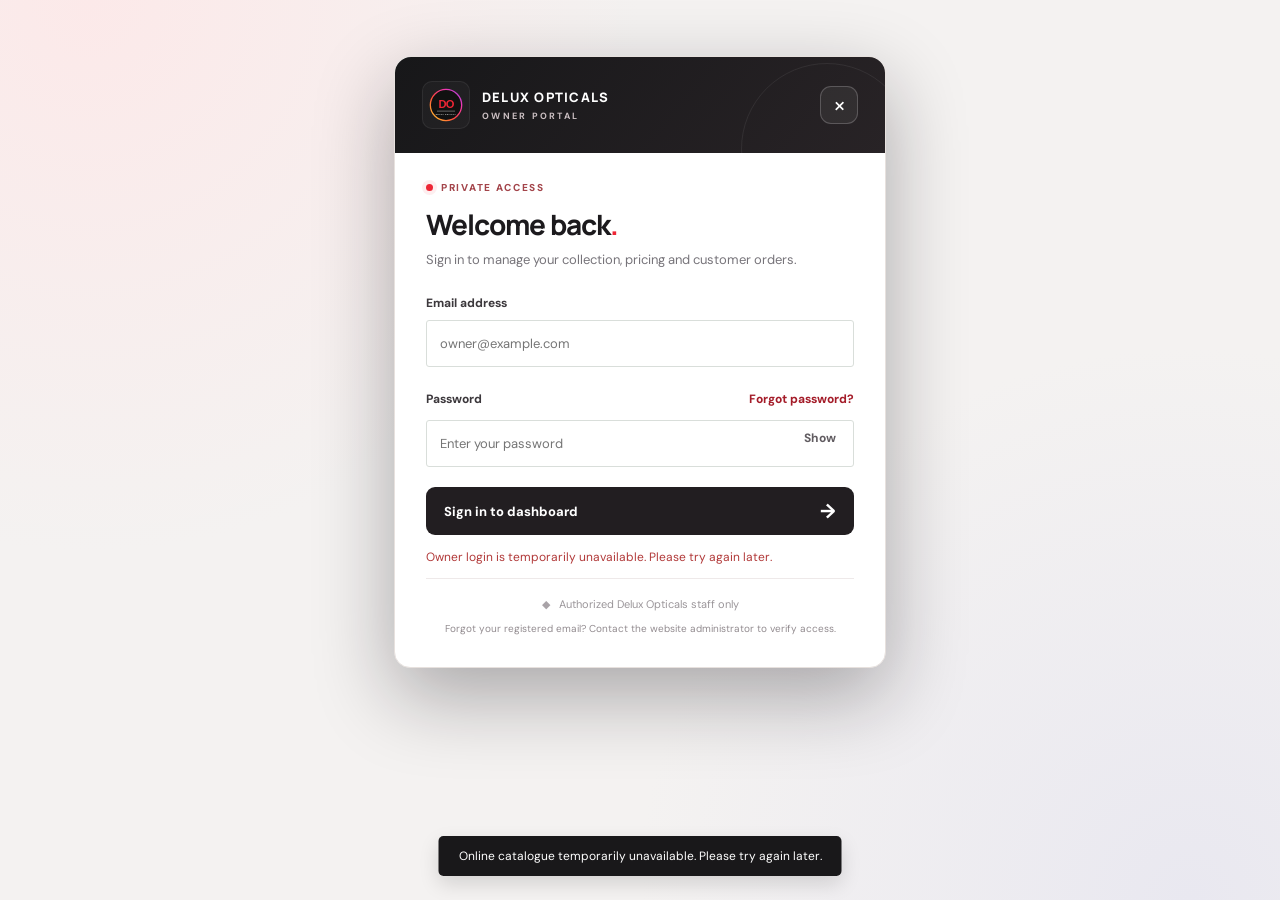
==== commit 4b303586: "Add files via upload" ====
--- a/owner.html
+++ b/owner.html
@@ -1,20 +1,21 @@
-<!doctype html>
-<html lang="en" data-page="owner">
+<!DOCTYPE html>
+
+<html data-page="owner" lang="en">
 <head>
-  <meta charset="UTF-8" />
-  <meta name="viewport" content="width=device-width, initial-scale=1, viewport-fit=cover" />
-  <meta name="theme-color" content="#191719" />
-  <meta name="robots" content="noindex,nofollow,noarchive" />
-  <meta name="referrer" content="same-origin" />
-  <meta name="description" content="Secure owner login for Delux Opticals management." />
-  <title>Owner Portal | Delux Opticals</title>
-  <link rel="icon" type="image/svg+xml" href="./favicon.svg" />
-  <link rel="manifest" href="/manifest.webmanifest">
-  <link rel="preconnect" href="https://fonts.googleapis.com" />
-  <link rel="preconnect" href="https://fonts.gstatic.com" crossorigin />
-  <link href="https://fonts.googleapis.com/css2?family=DM+Sans:wght@400;500;600;700&family=Manrope:wght@400;500;600;700;800&display=swap" rel="stylesheet" />
-  <link rel="stylesheet" href="./styles.css?v=20261024-fix2" />
-  <style>
+<meta charset="utf-8"/>
+<meta content="width=device-width, initial-scale=1, viewport-fit=cover" name="viewport"/>
+<meta content="#191719" name="theme-color"/>
+<meta content="noindex,nofollow,noarchive" name="robots"/>
+<meta content="same-origin" name="referrer"/>
+<meta content="Secure owner login for Delux Opticals management." name="description"/>
+<title>Owner Portal | Delux Opticals</title>
+<link href="./favicon.svg" rel="icon" type="image/svg+xml"/>
+<link href="/manifest.webmanifest" rel="manifest"/>
+<link href="https://fonts.googleapis.com" rel="preconnect">
+<link crossorigin="" href="https://fonts.gstatic.com" rel="preconnect"/>
+<link href="https://fonts.googleapis.com/css2?family=DM+Sans:wght@400;500;600;700&amp;family=Manrope:wght@400;500;600;700;800&amp;display=swap" rel="stylesheet"/>
+<link href="./styles.css?v=20261024-final3" rel="stylesheet"/>
+<style>
     /* This route is the private entry point; use the existing owner modal and admin actions without duplicating JS. */
     html { background:#f4f2f1; }
     body.owner-private-page {
@@ -80,98 +81,86 @@
       body.owner-private-page #adminModal.owner-portal.admin-modal {width:100%;}
     }
   </style>
-  <script>window.DELUXE_CONFIG=window.DELUXE_CONFIG||{businessName:'Delux Opticals',whatsappNumber:'918985158331',shopPhone:'8985158331',shopAddress:'Opp. Old Bus Stand, Mangalagiri, Andhra Pradesh',googleMapsUrl:'https://maps.app.goo.gl/SQcJQousegjwvYD16',supabaseUrl:'https://altqmirpnyrihuaiada.supabase.co',supabaseAnonKey:'sb_publishable_QfB34FVfLrLioxzQpnw5Aw_lxrrhRJR'};</script>
-  <script src="./config.js"></script>
-  <script src="./app.js?v=20261024-fix2" defer></script>
-</head>
+<script>window.DELUXE_CONFIG=window.DELUXE_CONFIG||{businessName:'Delux Opticals',whatsappNumber:'918985158331',shopPhone:'8985158331',shopAddress:'Opp. Old Bus Stand, Mangalagiri, Andhra Pradesh',googleMapsUrl:'https://maps.app.goo.gl/SQcJQousegjwvYD16',supabaseUrl:'https://altqmirpnyrihuaiada.supabase.co',supabaseAnonKey:'sb_publishable_QfB34FVfLrLioxzQpnw5Aw_lxrrhRJR'};</script>
+<script src="./config.js"></script>
+<script defer="" src="./app.js?v=20261024-final3"></script>
+</link></head>
 <body class="owner-private-page">
-  <div class="announcement"><span class="ann-dot"></span> PREMIUM EYEWEAR &amp; EYE TESTING <span class="ann-break">/</span> MANGALAGIRI</div>
-  <header class="site-header" id="top">
-    <a class="brand" href="#top" aria-label="Delux Opticals home">
-      <span class="brand-mark"><img src="./delux-do-logo.svg" alt="" aria-hidden="true"/></span>
-      <span class="brand-text"><strong>DELUX</strong><small>OPTICAL</small></span>
-    </a>
-    <nav class="desktop-nav" aria-label="Main navigation"><a href="#collection">Collections</a><a href="#how-it-works">How it works</a><a href="#visit">Visit us</a></nav>
-    <div class="header-actions"><button id="installTop" class="subtle-cta" type="button" hidden>Get the app <span>↗</span></button><button id="cartTop" class="cart-trigger" type="button" aria-label="Open shopping bag"><svg viewBox="0 0 24 24" fill="none" stroke="currentColor" stroke-width="1.75"><path d="M5 8h14l-1 12H6L5 8Z"/><path d="M9 9V6a3 3 0 0 1 6 0v3"/></svg><span id="cartCount" class="cart-count">0</span></button></div>
-  </header>
-
-  <main>
-    <section class="hero" aria-labelledby="heroHeading">
-      <div class="hero-copy"><div class="eyebrow pale"><span class="rule"></span> A FRESH PERSPECTIVE</div><h1 id="heroHeading">See better.<br/><em>Look sharper.</em></h1><p>Discover premium IDEE, Ray-Ban, Fastrack and FILA eyewear, with eye testing and personal help from your local optical team.</p><div class="hero-buttons"><a class="button button-light" href="#collection">Explore collection <span>↗</span></a><a class="button button-ghost" href="#how-it-works">How to order <span>↓</span></a></div><div class="hero-note"><span class="tiny-symbol">✳</span> FRAMES FOR EVERY FACE, EVERY DAY</div></div>
-      <div class="hero-art"><div class="hero-oval"></div><div class="hero-circle-label">YOUR<br>EVERYDAY<br>LOOK <span>↗</span></div><img src="./hero-frames.svg" alt="Illustration of premium optical frames"/><div class="hero-index"><span>01</span> / 03 &nbsp; CURATED EYEWEAR</div></div>
-    </section>
-
-    <div class="benefits-strip"><span><b>01</b> Premium &amp; luxury frames</span><i></i><span><b>02</b> Eye testing available</span><i></i><span><b>03</b> Shop pickup in Mangalagiri</span></div><div class="brand-strip" aria-label="Available eyewear brands"><span>FEATURED BRANDS</span><strong>IDEE</strong><i></i><strong>Ray-Ban</strong><i></i><strong>Fastrack</strong><i></i><strong>FILA</strong></div>
-
-    <section class="section collection-section" id="collection">
-      <div class="section-heading"><div><div class="eyebrow"><span class="rule"></span> FIND YOUR FRAME</div><h2>The collection<span class="accent-period">.</span></h2><p>Explore everyday essentials and statement styles.</p></div><div class="product-count" id="productCount">Collection preview</div></div>
-      <div class="controls-bar"><div class="filter-bar" id="filters" role="group" aria-label="Filter products"><button class="filter active" data-category="All" type="button">All frames</button><button class="filter" data-category="Men" type="button">Men</button><button class="filter" data-category="Women" type="button">Women</button><button class="filter" data-category="Sunglasses" type="button">Sunglasses</button><button class="filter" data-category="Kids" type="button">Kids</button></div><label class="search-box"><svg viewBox="0 0 24 24" fill="none" stroke="currentColor" stroke-width="2"><circle cx="11" cy="11" r="7"/><path d="m16.5 16.5 4 4"/></svg><input type="search" id="productSearch" placeholder="Search frames" aria-label="Search frames" /></label></div>
-      <div class="products-grid" id="productsGrid" aria-live="polite"></div>
-      <div id="emptyProducts" class="empty" hidden>No frames found. Try another search.</div>
-      <div id="previewNotice" class="preview-notice" hidden>Our online catalogue is temporarily unavailable. Please call or WhatsApp the shop.</div>
-    </section>
-
-    <section class="editorial"><div class="editorial-art"><img src="./feature-frames.svg" alt="Stylish eyeglasses illustration"/><span class="editorial-label">THE DETAILS MATTER.</span></div><div class="editorial-copy"><div class="eyebrow"><span class="rule"></span> MORE THAN JUST FRAMES</div><h2>Find your<br/><em>perfect fit.</em></h2><p>Explore IDEE, Ray-Ban, Fastrack and FILA frames. Visit us for eye testing or help choosing the right frame and lenses.</p><a href="#visit" class="text-link">Speak to our team <span>↗</span></a></div></section>
-
-    <section class="section how-section" id="how-it-works"><div class="section-heading"><div><div class="eyebrow"><span class="rule"></span> SIMPLE, FROM START TO FINISH</div><h2>Ordering made easy<span class="accent-period">.</span></h2></div></div><div class="steps"><article><span class="step-no">01 <span>↗</span></span><h3>Choose your style</h3><p>Browse frames, check prices and add your favourites to the bag.</p></article><article><span class="step-no">02 <span>↗</span></span><h3>Send your request</h3><p>Enter your details and select shop pickup or request delivery.</p></article><article><span class="step-no">03 <span>↗</span></span><h3>We confirm the details</h3><p>Our team confirms availability, lens requirements and the final price with you.</p></article></div></section>
-
-    <section class="visit-section" id="visit"><div class="visit-inner"><div><div class="eyebrow pale"><span class="rule"></span> VISIT DELUX OPTICAL</div><h2>Closer than<br/>you think<span>.</span></h2><p>Explore online. Choose locally. We’re here to help you find the right pair.</p><div class="visit-location">⌾ <span id="shopLocation">Opp. Old Bus Stand, Mangalagiri, Andhra Pradesh</span></div><a class="visit-phone" id="phoneLink" href="tel:8985158331">Call us: <span id="shopPhone">8985158331</span></a><div class="visit-actions"><a href="https://maps.app.goo.gl/SQcJQousegjwvYD16" id="mapsLink" class="button button-light" target="_blank" rel="noopener noreferrer">Get directions ↗</a><button id="whatsappVisit" class="button button-outline-light" type="button">Chat on WhatsApp ↗</button></div></div><div class="visit-decor"><div class="visit-monogram">D<span>.</span></div><span>LOOK GOOD. FEEL GOOD.</span></div></div></section>
-  </main>
-
-  <footer><div class="footer-brand"><strong>DELUX OPTICAL</strong><p>Contemporary frames. A clearer perspective.</p></div><div class="footer-right"><p>Opp. Old Bus Stand, Mangalagiri.</p><a href="https://www.instagram.com/delux.opticals_/" target="_blank" rel="noopener noreferrer">Instagram ↗</a><a href="#top">Back to top ↑</a><a href="/privacy.html">Privacy Policy</a><button id="adminOpen" type="button" hidden aria-hidden="true" tabindex="-1"></button></div><div class="footer-bottom">© <span id="year"></span> Delux Opticals <span>Crafted for your everyday vision.</span></div></footer>
-
-  <div id="overlay" class="overlay" hidden></div>
-
-  <aside id="cartDrawer" class="drawer" role="dialog" aria-modal="true" aria-label="Shopping bag" aria-hidden="true">
-    <div class="drawer-head"><div><div class="eyebrow">YOUR SELECTION</div><h2>Shopping bag <span id="drawerCount">(0)</span></h2></div><button class="icon-button close-panels" type="button" aria-label="Close bag">×</button></div>
-    <div class="drawer-items" id="drawerItems"></div><div class="drawer-footer"><div class="cart-subtotal"><span>Frames subtotal</span><strong id="subtotal">₹0</strong></div><p>Lens pricing and delivery, if applicable, will be confirmed by the shop.</p><button id="checkoutBtn" class="button button-dark full" type="button">Continue to checkout <span>→</span></button><button id="whatsappCart" class="button button-neutral full" type="button">Order via WhatsApp ↗</button></div>
-  </aside>
-
-  <section id="checkoutModal" class="modal" role="dialog" aria-modal="true" aria-labelledby="checkoutTitle" aria-hidden="true"><button class="icon-button close-panels modal-close" type="button" aria-label="Close checkout">×</button><div class="eyebrow">JUST ONE MORE STEP</div><h2 id="checkoutTitle">Your order request<span class="accent-period">.</span></h2><p class="form-hint">No account needed. The shop will confirm availability, lens details and the final payable amount.</p><form id="checkoutForm"><label>Your name <input type="text" name="name" placeholder="Full name" minlength="2" maxlength="80" autocomplete="name" required/></label><label>Mobile number <input type="tel" name="phone" placeholder="10-digit mobile number" inputmode="numeric" pattern="[6-9][0-9]{9}" maxlength="10" required/></label><div class="form-field"><span>How would you like to receive it?</span><div class="choice-row"><label><input type="radio" name="fulfilment" value="pickup" checked/> Shop pickup</label><label><input type="radio" name="fulfilment" value="delivery"/> Delivery request</label></div></div><label id="addressField" hidden>Delivery address <textarea name="address" placeholder="Door no., street, area and PIN code" maxlength="300" rows="3"></textarea></label><label>Message (optional) <textarea name="note" placeholder="Preferred time or any question (lens power can be discussed directly)" maxlength="300" rows="2"></textarea></label><div class="checkout-total">Frames subtotal <strong id="checkoutSubtotal">₹0</strong></div><button id="placeOrderBtn" class="button button-dark full" type="submit">Place order request →</button><p class="privacy-caption">Your details are used to handle your order request. No online payment is collected. See our <a href="/privacy.html" target="_blank" rel="noopener noreferrer">Privacy Policy</a>.</p></form><div id="orderResult" class="order-result" hidden></div></section>
-
-  <section id="adminModal" class="admin-modal owner-portal" role="main" aria-label="Delux Opticals owner portal">
-  <div class="owner-brandbar">
-    <div class="owner-brand-lockup">
-      <img src="./delux-do-logo.svg" alt="Delux Opticals monogram" width="44" height="44" />
-      <div><strong>DELUX OPTICALS</strong><span>OWNER PORTAL</span></div>
-    </div>
-    <a class="owner-close" href="/" aria-label="Close owner portal and return to shop" title="Back to shop">&times;</a>
-  </div>
-  <div class="owner-content">
-    <div id="adminLogin">
-      <div class="owner-kicker"><span class="owner-status-dot" aria-hidden="true"></span> PRIVATE ACCESS</div>
-      <h2 class="owner-heading">Welcome back<span>.</span></h2>
-      <p class="owner-description">Sign in to manage your collection, pricing and customer orders.</p>
-      <form id="adminLoginForm" class="owner-auth-form">
-        <label for="ownerEmail">Email address</label>
-        <input id="ownerEmail" name="email" type="email" autocomplete="username" inputmode="email" required placeholder="owner@example.com" maxlength="254" />
-        <div class="owner-password-label"><label for="ownerPassword">Password</label><button id="ownerForgotLink" type="button" class="owner-text-action">Forgot password?</button></div>
-        <div class="owner-password-field"><input id="ownerPassword" name="password" type="password" autocomplete="current-password" required placeholder="Enter your password" /><button id="ownerTogglePassword" class="owner-password-toggle" type="button" aria-label="Show password" aria-pressed="false">Show</button></div>
-        <button class="owner-submit" type="submit">Sign in to dashboard <span aria-hidden="true">→</span></button>
-      </form>
-      <p id="adminLoginMessage" class="owner-feedback" role="status" aria-live="polite"></p>
-      <div class="owner-footnote"><span aria-hidden="true">◆</span> Authorized Delux Opticals staff only</div>
-      <p class="owner-email-help">Forgot your registered email? Contact the website administrator to verify access.</p>
-    </div>
-    <div id="adminForgot" hidden>
-      <div class="owner-kicker"><span class="owner-status-dot" aria-hidden="true"></span> ACCOUNT RECOVERY</div>
-      <h2 class="owner-heading">Reset password<span>.</span></h2>
-      <p class="owner-description">Enter your registered owner email. If eligible, you'll receive a secure link to create a new password.</p>
-      <form id="adminForgotForm" class="owner-auth-form">
-        <label for="ownerRecoveryEmail">Registered email</label>
-        <input id="ownerRecoveryEmail" name="email" type="email" autocomplete="email" inputmode="email" required placeholder="owner@example.com" maxlength="254" />
-        <button class="owner-submit" type="submit">Send reset link <span aria-hidden="true">→</span></button>
-      </form>
-      <p id="adminForgotMessage" class="owner-feedback" role="status" aria-live="polite"></p>
-      <button id="ownerBackToLogin" class="owner-back-link" type="button">← Back to sign in</button>
-    </div>
-<div id="adminDashboard" hidden><div class="admin-toolbar"><div class="admin-tabs"><button class="active" data-admin-tab="products" type="button">Products</button><button data-admin-tab="orders" type="button">Orders</button></div><button id="adminLogout" class="logout-button" type="button">Sign out</button></div><div id="adminProductsTab"><div class="admin-title-row"><strong>Manage frames</strong><button class="small-primary" id="addProductToggle" type="button">+ Add product</button></div><form id="productForm" class="product-form" hidden><input type="hidden" name="id"/><div class="form-grid"><label>Frame name <input name="name" required maxlength="90" placeholder="Classic Black"/></label><label>Category <select name="category"><option>Men</option><option>Women</option><option>Sunglasses</option><option>Kids</option></select></label><label>Brand <input name="brand" list="brandSuggestions" maxlength="60" placeholder="Ray-Ban, IDEAL"/><datalist id="brandSuggestions"><option value="Ray-Ban"></option><option value="IDEAL"></option><option value="Fastrack"></option><option value="IDEE"></option><option value="FILA"></option></datalist></label><label>Price ₹ <input name="price" type="number" required min="1" max="200000" step="1"/></label><label>MRP (optional) ₹ <input name="compare_at" type="number" min="0" max="200000" step="1"/></label></div><label>Short description <textarea name="description" rows="2" maxlength="300"></textarea></label><label>Photo (JPG / PNG / WEBP, up to 2 MB) <input id="photoInput" name="photo" type="file" accept="image/jpeg,image/png,image/webp"/></label><div class="form-grid"><label class="checkline"><input name="active" type="checkbox" checked/> Visible in catalogue</label><label class="checkline"><input name="in_stock" type="checkbox" checked/> In stock</label><label class="checkline"><input name="featured" type="checkbox"/> Featured</label></div><div class="form-actions"><button class="small-primary" type="submit">Save product</button><button id="cancelProduct" class="small-secondary" type="button">Cancel</button></div></form><div id="adminProductsList" class="admin-list"></div></div><div id="adminOrdersTab" hidden><div class="admin-title-row"><strong>Customer order requests</strong><button id="refreshOrders" type="button" class="small-secondary">Refresh</button></div><div id="adminOrdersList" class="admin-list"></div></div></div>
-  </div>
+<div class="announcement"><span class="ann-dot"></span> PREMIUM EYEWEAR &amp; EYE TESTING <span class="ann-break">/</span> MANGALAGIRI</div>
+<header class="site-header" id="top">
+<a aria-label="Delux Opticals home" class="brand" href="#top">
+<span class="brand-mark"><img alt="" aria-hidden="true" src="./delux-do-logo.svg"/></span>
+<span class="brand-text"><strong>DELUX</strong><small>OPTICAL</small></span>
+</a>
+<nav aria-label="Main navigation" class="desktop-nav"><a href="#collection">Collections</a><a href="#how-it-works">How it works</a><a href="#visit">Visit us</a></nav>
+<div class="header-actions"><button class="subtle-cta" hidden="" id="installTop" type="button">Get the app <span>↗</span></button><button aria-label="Open shopping bag" class="cart-trigger" id="cartTop" type="button"><svg fill="none" stroke="currentColor" stroke-width="1.75" viewbox="0 0 24 24"><path d="M5 8h14l-1 12H6L5 8Z"></path><path d="M9 9V6a3 3 0 0 1 6 0v3"></path></svg><span class="cart-count" id="cartCount">0</span></button></div>
+</header>
+<main>
+<section aria-labelledby="heroHeading" class="hero">
+<div class="hero-copy"><div class="eyebrow pale"><span class="rule"></span> A FRESH PERSPECTIVE</div><h1 id="heroHeading">See better.<br/><em>Look sharper.</em></h1><p>Discover premium IDEE, Ray-Ban, Fastrack and FILA eyewear, with eye testing and personal help from your local optical team.</p><div class="hero-buttons"><a class="button button-light" href="#collection">Explore collection <span>↗</span></a><a class="button button-ghost" href="#how-it-works">How to order <span>↓</span></a></div><div class="hero-note"><span class="tiny-symbol">✳</span> FRAMES FOR EVERY FACE, EVERY DAY</div></div>
+<div class="hero-art"><div class="hero-oval"></div><div class="hero-circle-label">YOUR<br/>EVERYDAY<br/>LOOK <span>↗</span></div><img alt="Illustration of premium optical frames" src="./hero-frames.svg"/><div class="hero-index"><span>01</span> / 03   CURATED EYEWEAR</div></div>
 </section>
-
-  <div id="toast" class="toast" role="status" aria-live="polite"></div>
-  <div id="demoBanner" class="demo-banner" hidden>Online catalogue is temporarily unavailable. For current frames, please call or WhatsApp the shop.</div>
-  <script>
+<div class="benefits-strip"><span><b>01</b> Premium &amp; luxury frames</span><i></i><span><b>02</b> Eye testing available</span><i></i><span><b>03</b> Shop pickup in Mangalagiri</span></div><div aria-label="Available eyewear brands" class="brand-strip"><span>FEATURED BRANDS</span><strong>IDEE</strong><i></i><strong>Ray-Ban</strong><i></i><strong>Fastrack</strong><i></i><strong>FILA</strong></div>
+<section class="section collection-section" id="collection">
+<div class="section-heading"><div><div class="eyebrow"><span class="rule"></span> FIND YOUR FRAME</div><h2>The collection<span class="accent-period">.</span></h2><p>Explore everyday essentials and statement styles.</p></div><div class="product-count" id="productCount">Collection preview</div></div>
+<div class="controls-bar"><div aria-label="Filter products" class="filter-bar" id="filters" role="group"><button class="filter" data-category="Men" type="button">Men</button><button class="filter" data-category="Women" type="button">Women</button><button class="filter" data-category="Sunglasses" type="button">Sunglasses</button><button class="filter" data-category="Kids" type="button">Kids</button></div><label class="search-box"><svg fill="none" stroke="currentColor" stroke-width="2" viewbox="0 0 24 24"><circle cx="11" cy="11" r="7"></circle><path d="m16.5 16.5 4 4"></path></svg><input aria-label="Search frames" id="productSearch" placeholder="Search frames" type="search"/></label></div>
+<aside class="brand-filters" id="brandFilters"></aside><div aria-live="polite" class="products-grid" id="productsGrid"></div>
+<div class="empty" hidden="" id="emptyProducts">No frames found. Try another search.</div>
+<div class="preview-notice" hidden="" id="previewNotice">Our online catalogue is temporarily unavailable. Please call or WhatsApp the shop.</div>
+</section>
+<section class="editorial"><div class="editorial-art"><img alt="Stylish eyeglasses illustration" src="./feature-frames.svg"/><span class="editorial-label">THE DETAILS MATTER.</span></div><div class="editorial-copy"><div class="eyebrow"><span class="rule"></span> MORE THAN JUST FRAMES</div><h2>Find your<br><em>perfect fit.</em></br></h2><p>Explore IDEE, Ray-Ban, Fastrack and FILA frames. Visit us for eye testing or help choosing the right frame and lenses.</p><a class="text-link" href="#visit">Speak to our team <span>↗</span></a></div></section>
+<section class="section how-section" id="how-it-works"><div class="section-heading"><div><div class="eyebrow"><span class="rule"></span> SIMPLE, FROM START TO FINISH</div><h2>Ordering made easy<span class="accent-period">.</span></h2></div></div><div class="steps"><article><span class="step-no">01 <span>↗</span></span><h3>Choose your style</h3><p>Browse frames, check prices and add your favourites to the bag.</p></article><article><span class="step-no">02 <span>↗</span></span><h3>Send your request</h3><p>Enter your details and select shop pickup or request delivery.</p></article><article><span class="step-no">03 <span>↗</span></span><h3>We confirm the details</h3><p>Our team confirms availability, lens requirements and the final price with you.</p></article></div></section>
+<section class="visit-section" id="visit"><div class="visit-inner"><div><div class="eyebrow pale"><span class="rule"></span> VISIT DELUX OPTICAL</div><h2>Closer than<br>you think<span>.</span></br></h2><p>Explore online. Choose locally. We’re here to help you find the right pair.</p><div class="visit-location">⌾ <span id="shopLocation">Opp. Old Bus Stand, Mangalagiri, Andhra Pradesh</span></div><a class="visit-phone" href="tel:8985158331" id="phoneLink">Call us: <span id="shopPhone">8985158331</span></a><div class="visit-actions"><a class="button button-light" href="https://maps.app.goo.gl/SQcJQousegjwvYD16" id="mapsLink" rel="noopener noreferrer" target="_blank">Get directions ↗</a><button class="button button-outline-light" id="whatsappVisit" type="button">Chat on WhatsApp ↗</button></div></div><div class="visit-decor"><div class="visit-monogram">D<span>.</span></div><span>LOOK GOOD. FEEL GOOD.</span></div></div></section>
+</main>
+<footer><div class="footer-brand"><strong>DELUX OPTICAL</strong><p>Contemporary frames. A clearer perspective.</p></div><div class="footer-right"><p>Opp. Old Bus Stand, Mangalagiri.</p><a href="https://www.instagram.com/delux.opticals_/" rel="noopener noreferrer" target="_blank">Instagram ↗</a><a href="#top">Back to top ↑</a><a href="/privacy.html">Privacy Policy</a><button aria-hidden="true" hidden="" id="adminOpen" tabindex="-1" type="button"></button></div><div class="footer-bottom">© <span id="year"></span> Delux Opticals <span>Crafted for your everyday vision.</span></div></footer>
+<div class="overlay" hidden="" id="overlay"></div>
+<aside aria-hidden="true" aria-label="Shopping bag" aria-modal="true" class="drawer" id="cartDrawer" role="dialog">
+<div class="drawer-head"><div><div class="eyebrow">YOUR SELECTION</div><h2>Shopping bag <span id="drawerCount">(0)</span></h2></div><button aria-label="Close bag" class="icon-button close-panels" type="button">×</button></div>
+<div class="drawer-items" id="drawerItems"></div><div class="drawer-footer"><div class="cart-subtotal"><span>Frames subtotal</span><strong id="subtotal">₹0</strong></div><p>Lens pricing and delivery, if applicable, will be confirmed by the shop.</p><button class="button button-dark full" id="checkoutBtn" type="button">Continue to checkout <span>→</span></button><button class="button button-neutral full" id="whatsappCart" type="button">Order via WhatsApp ↗</button></div>
+</aside>
+<section aria-hidden="true" aria-labelledby="checkoutTitle" aria-modal="true" class="modal" id="checkoutModal" role="dialog"><button aria-label="Close checkout" class="icon-button close-panels modal-close" type="button">×</button><div class="eyebrow">JUST ONE MORE STEP</div><h2 id="checkoutTitle">Your order request<span class="accent-period">.</span></h2><p class="form-hint">No account needed. The shop will confirm availability, lens details and the final payable amount.</p><form id="checkoutForm"><label>Your name <input autocomplete="name" maxlength="80" minlength="2" name="name" placeholder="Full name" required="" type="text"/></label><label>Mobile number <input inputmode="numeric" maxlength="10" name="phone" pattern="[6-9][0-9]{9}" placeholder="10-digit mobile number" required="" type="tel"/></label><div class="form-field"><span>How would you like to receive it?</span><div class="choice-row"><label><input checked="" name="fulfilment" type="radio" value="pickup"/> Shop pickup</label><label><input name="fulfilment" type="radio" value="delivery"/> Delivery request</label></div></div><label hidden="" id="addressField">Delivery address <textarea maxlength="300" name="address" placeholder="Door no., street, area and PIN code" rows="3"></textarea></label><label>Message (optional) <textarea maxlength="300" name="note" placeholder="Preferred time or any question (lens power can be discussed directly)" rows="2"></textarea></label><div class="checkout-total">Frames subtotal <strong id="checkoutSubtotal">₹0</strong></div><button class="button button-dark full" id="placeOrderBtn" type="submit">Place order request →</button><p class="privacy-caption">Your details are used to handle your order request. No online payment is collected. See our <a href="/privacy.html" rel="noopener noreferrer" target="_blank">Privacy Policy</a>.</p></form><div class="order-result" hidden="" id="orderResult"></div></section>
+<section aria-label="Delux Opticals owner portal" class="admin-modal owner-portal" id="adminModal" role="main">
+<div class="owner-brandbar">
+<div class="owner-brand-lockup">
+<img alt="Delux Opticals monogram" height="44" src="./delux-do-logo.svg" width="44"/>
+<div><strong>DELUX OPTICALS</strong><span>OWNER PORTAL</span></div>
+</div>
+<a aria-label="Close owner portal and return to shop" class="owner-close" href="/" title="Back to shop">×</a>
+</div>
+<div class="owner-content">
+<div id="adminLogin">
+<div class="owner-kicker"><span aria-hidden="true" class="owner-status-dot"></span> PRIVATE ACCESS</div>
+<h2 class="owner-heading">Welcome back<span>.</span></h2>
+<p class="owner-description">Sign in to manage your collection, pricing and customer orders.</p>
+<form class="owner-auth-form" id="adminLoginForm">
+<label for="ownerEmail">Email address</label>
+<input autocomplete="username" id="ownerEmail" inputmode="email" maxlength="254" name="email" placeholder="owner@example.com" required="" type="email"/>
+<div class="owner-password-label"><label for="ownerPassword">Password</label><button class="owner-text-action" id="ownerForgotLink" type="button">Forgot password?</button></div>
+<div class="owner-password-field"><input autocomplete="current-password" id="ownerPassword" name="password" placeholder="Enter your password" required="" type="password"/><button aria-label="Show password" aria-pressed="false" class="owner-password-toggle" id="ownerTogglePassword" type="button">Show</button></div>
+<button class="owner-submit" type="submit">Sign in to dashboard <span aria-hidden="true">→</span></button>
+</form>
+<p aria-live="polite" class="owner-feedback" id="adminLoginMessage" role="status"></p>
+<div class="owner-footnote"><span aria-hidden="true">◆</span> Authorized Delux Opticals staff only</div>
+<p class="owner-email-help">Forgot your registered email? Contact the website administrator to verify access.</p>
+</div>
+<div hidden="" id="adminForgot">
+<div class="owner-kicker"><span aria-hidden="true" class="owner-status-dot"></span> ACCOUNT RECOVERY</div>
+<h2 class="owner-heading">Reset password<span>.</span></h2>
+<p class="owner-description">Enter your registered owner email. If eligible, you'll receive a secure link to create a new password.</p>
+<form class="owner-auth-form" id="adminForgotForm">
+<label for="ownerRecoveryEmail">Registered email</label>
+<input autocomplete="email" id="ownerRecoveryEmail" inputmode="email" maxlength="254" name="email" placeholder="owner@example.com" required="" type="email"/>
+<button class="owner-submit" type="submit">Send reset link <span aria-hidden="true">→</span></button>
+</form>
+<p aria-live="polite" class="owner-feedback" id="adminForgotMessage" role="status"></p>
+<button class="owner-back-link" id="ownerBackToLogin" type="button">← Back to sign in</button>
+</div>
+<div hidden="" id="adminDashboard"><div class="admin-toolbar"><div class="admin-tabs"><button class="active" data-admin-tab="products" type="button">Products</button><button data-admin-tab="orders" type="button">Orders</button><button data-admin-tab="brands" type="button">Brands</button></div><button class="logout-button" id="adminLogout" type="button">Sign out</button></div><div id="adminProductsTab"><div class="admin-title-row"><strong>Manage frames</strong><button class="small-primary" id="addProductToggle" type="button">+ Add product</button></div><form class="product-form" hidden="" id="productForm"><input name="id" type="hidden"/><div class="form-grid"><label>Model number <input autocomplete="off" maxlength="90" name="name" placeholder="e.g. RB3025, ID-101" required=""/><small class="model-field-help">Enter the frame model code</small></label><label>Category <select name="category"><option>Men</option><option>Women</option><option>Sunglasses</option><option>Kids</option></select></label><label>Brand <input list="brandSuggestions" maxlength="60" name="brand" placeholder="Ray-Ban, IDEAL"/><datalist id="brandSuggestions"><option value="Ray-Ban"></option><option value="IDEAL"></option><option value="Fastrack"></option><option value="IDEE"></option><option value="FILA"></option></datalist></label><label>Price ₹ <input max="200000" min="1" name="price" required="" step="1" type="number"/></label><label>MRP (optional) ₹ <input max="200000" min="0" name="compare_at" step="1" type="number"/></label></div><label>Frame details <textarea maxlength="300" name="description" placeholder="e.g. Classic Black · Matte Finish · Lightweight frame" rows="2"></textarea><small class="model-field-help">Colour, material and frame style (optional)</small></label><label>Photos (up to 8, JPG / PNG / WEBP, 2 MB each) <input accept="image/jpeg,image/png,image/webp" id="photoInput" multiple="" name="photo" type="file"/><small id="photoHint">You can add more photos while editing a frame.</small><div class="existing-photos" id="existingPhotos"></div></label><div class="form-grid"><label class="checkline"><input checked="" name="active" type="checkbox"/> Visible in catalogue</label><label class="checkline"><input checked="" name="in_stock" type="checkbox"/> In stock</label><label class="checkline"><input name="featured" type="checkbox"/> Featured</label></div><div class="form-actions"><button class="small-primary" type="submit">Save product</button><button class="small-secondary" id="cancelProduct" type="button">Cancel</button></div></form><div class="admin-list" id="adminProductsList"></div></div><div hidden="" id="adminBrandsTab"><div class="admin-title-row"><strong>Manage brands</strong></div><form class="brand-form" id="brandForm"><label>New brand <input id="newBrandName" maxlength="60" placeholder="Enter brand name" required=""/></label><button class="small-primary" type="submit">+ Add brand</button></form><div class="admin-list" id="adminBrandsList"></div></div><div hidden="" id="adminOrdersTab"><div class="admin-title-row"><strong>Customer order requests</strong><button class="small-secondary" id="refreshOrders" type="button">Refresh</button></div><div class="admin-list" id="adminOrdersList"></div></div></div>
+</div>
+</section>
+<div aria-label="Frame photos" aria-modal="true" class="gallery" hidden="" id="gallery" role="dialog"><button aria-label="Close gallery" class="gallery-close" id="galleryClose" type="button">×</button><button aria-label="Previous photo" class="gallery-prev" id="galleryPrev" type="button">‹</button><img alt="Frame photo" id="galleryImage"/><button aria-label="Next photo" class="gallery-next" id="galleryNext" type="button">›</button><span id="galleryCounter"></span></div><div aria-live="polite" class="toast" id="toast" role="status"></div>
+<div class="demo-banner" hidden="" id="demoBanner">Online catalogue is temporarily unavailable. For current frames, please call or WhatsApp the shop.</div>
+<script>
     // app.js registers owner events before DOMContentLoaded because it is deferred.
     document.addEventListener('DOMContentLoaded', function () {
       const openButton = document.getElementById('adminOpen');
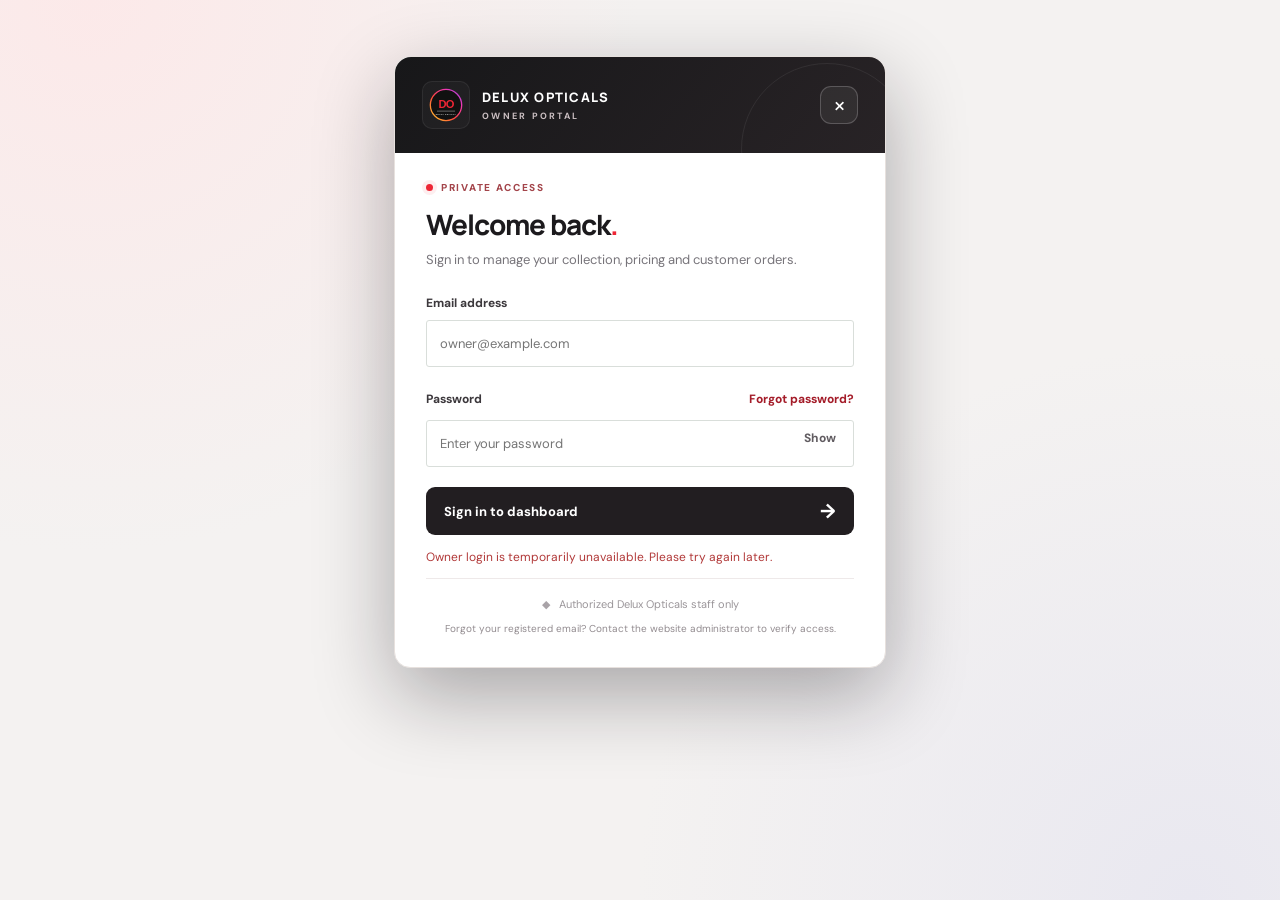
==== commit 3c3bb62d: "Add files via upload" ====
--- a/owner.html
+++ b/owner.html
@@ -14,7 +14,7 @@
 <link href="https://fonts.googleapis.com" rel="preconnect">
 <link crossorigin="" href="https://fonts.gstatic.com" rel="preconnect"/>
 <link href="https://fonts.googleapis.com/css2?family=DM+Sans:wght@400;500;600;700&amp;family=Manrope:wght@400;500;600;700;800&amp;display=swap" rel="stylesheet"/>
-<link href="./styles.css?v=20261024-final3" rel="stylesheet"/>
+<link href="./styles.css?v=20261024-final4" rel="stylesheet"/>
 <style>
     /* This route is the private entry point; use the existing owner modal and admin actions without duplicating JS. */
     html { background:#f4f2f1; }
@@ -83,7 +83,7 @@
   </style>
 <script>window.DELUXE_CONFIG=window.DELUXE_CONFIG||{businessName:'Delux Opticals',whatsappNumber:'918985158331',shopPhone:'8985158331',shopAddress:'Opp. Old Bus Stand, Mangalagiri, Andhra Pradesh',googleMapsUrl:'https://maps.app.goo.gl/SQcJQousegjwvYD16',supabaseUrl:'https://altqmirpnyrihuaiada.supabase.co',supabaseAnonKey:'sb_publishable_QfB34FVfLrLioxzQpnw5Aw_lxrrhRJR'};</script>
 <script src="./config.js"></script>
-<script defer="" src="./app.js?v=20261024-final3"></script>
+<script defer="" src="./app.js?v=20261024-final4"></script>
 </link></head>
 <body class="owner-private-page">
 <div class="announcement"><span class="ann-dot"></span> PREMIUM EYEWEAR &amp; EYE TESTING <span class="ann-break">/</span> MANGALAGIRI</div>
@@ -103,7 +103,7 @@
 <div class="benefits-strip"><span><b>01</b> Premium &amp; luxury frames</span><i></i><span><b>02</b> Eye testing available</span><i></i><span><b>03</b> Shop pickup in Mangalagiri</span></div><div aria-label="Available eyewear brands" class="brand-strip"><span>FEATURED BRANDS</span><strong>IDEE</strong><i></i><strong>Ray-Ban</strong><i></i><strong>Fastrack</strong><i></i><strong>FILA</strong></div>
 <section class="section collection-section" id="collection">
 <div class="section-heading"><div><div class="eyebrow"><span class="rule"></span> FIND YOUR FRAME</div><h2>The collection<span class="accent-period">.</span></h2><p>Explore everyday essentials and statement styles.</p></div><div class="product-count" id="productCount">Collection preview</div></div>
-<div class="controls-bar"><div aria-label="Filter products" class="filter-bar" id="filters" role="group"><button class="filter" data-category="Men" type="button">Men</button><button class="filter" data-category="Women" type="button">Women</button><button class="filter" data-category="Sunglasses" type="button">Sunglasses</button><button class="filter" data-category="Kids" type="button">Kids</button></div><label class="search-box"><svg fill="none" stroke="currentColor" stroke-width="2" viewbox="0 0 24 24"><circle cx="11" cy="11" r="7"></circle><path d="m16.5 16.5 4 4"></path></svg><input aria-label="Search frames" id="productSearch" placeholder="Search frames" type="search"/></label></div>
+<div class="controls-bar"><div aria-label="Filter products" class="filter-bar" id="filters" role="group"><button class="filter active" data-category="All" type="button">Frames</button><button class="filter" data-category="Men" type="button">Men</button><button class="filter" data-category="Women" type="button">Women</button><button class="filter" data-category="Sunglasses" type="button">Sunglasses</button><button class="filter" data-category="Kids" type="button">Kids</button></div><label class="search-box"><svg fill="none" stroke="currentColor" stroke-width="2" viewbox="0 0 24 24"><circle cx="11" cy="11" r="7"></circle><path d="m16.5 16.5 4 4"></path></svg><input aria-label="Search frames" id="productSearch" placeholder="Search frames" type="search"/></label></div>
 <aside class="brand-filters" id="brandFilters"></aside><div aria-live="polite" class="products-grid" id="productsGrid"></div>
 <div class="empty" hidden="" id="emptyProducts">No frames found. Try another search.</div>
 <div class="preview-notice" hidden="" id="previewNotice">Our online catalogue is temporarily unavailable. Please call or WhatsApp the shop.</div>
